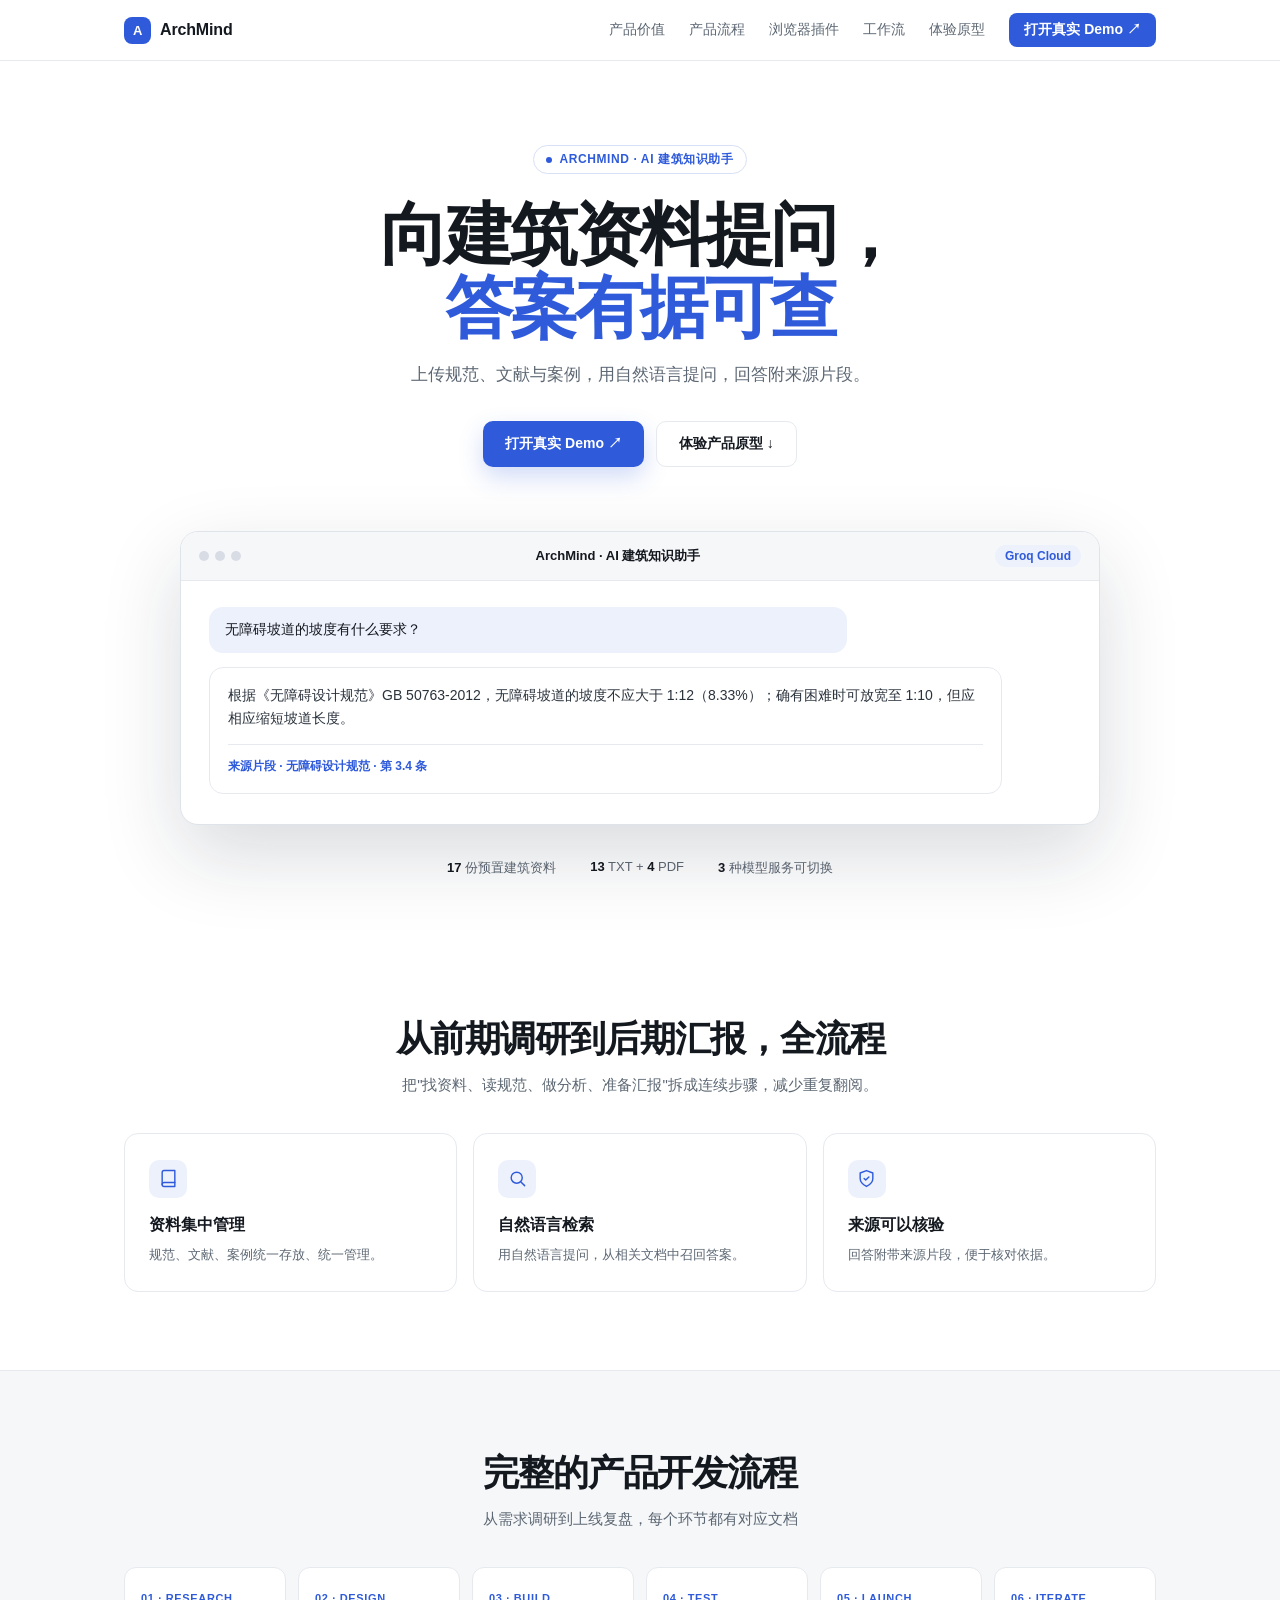
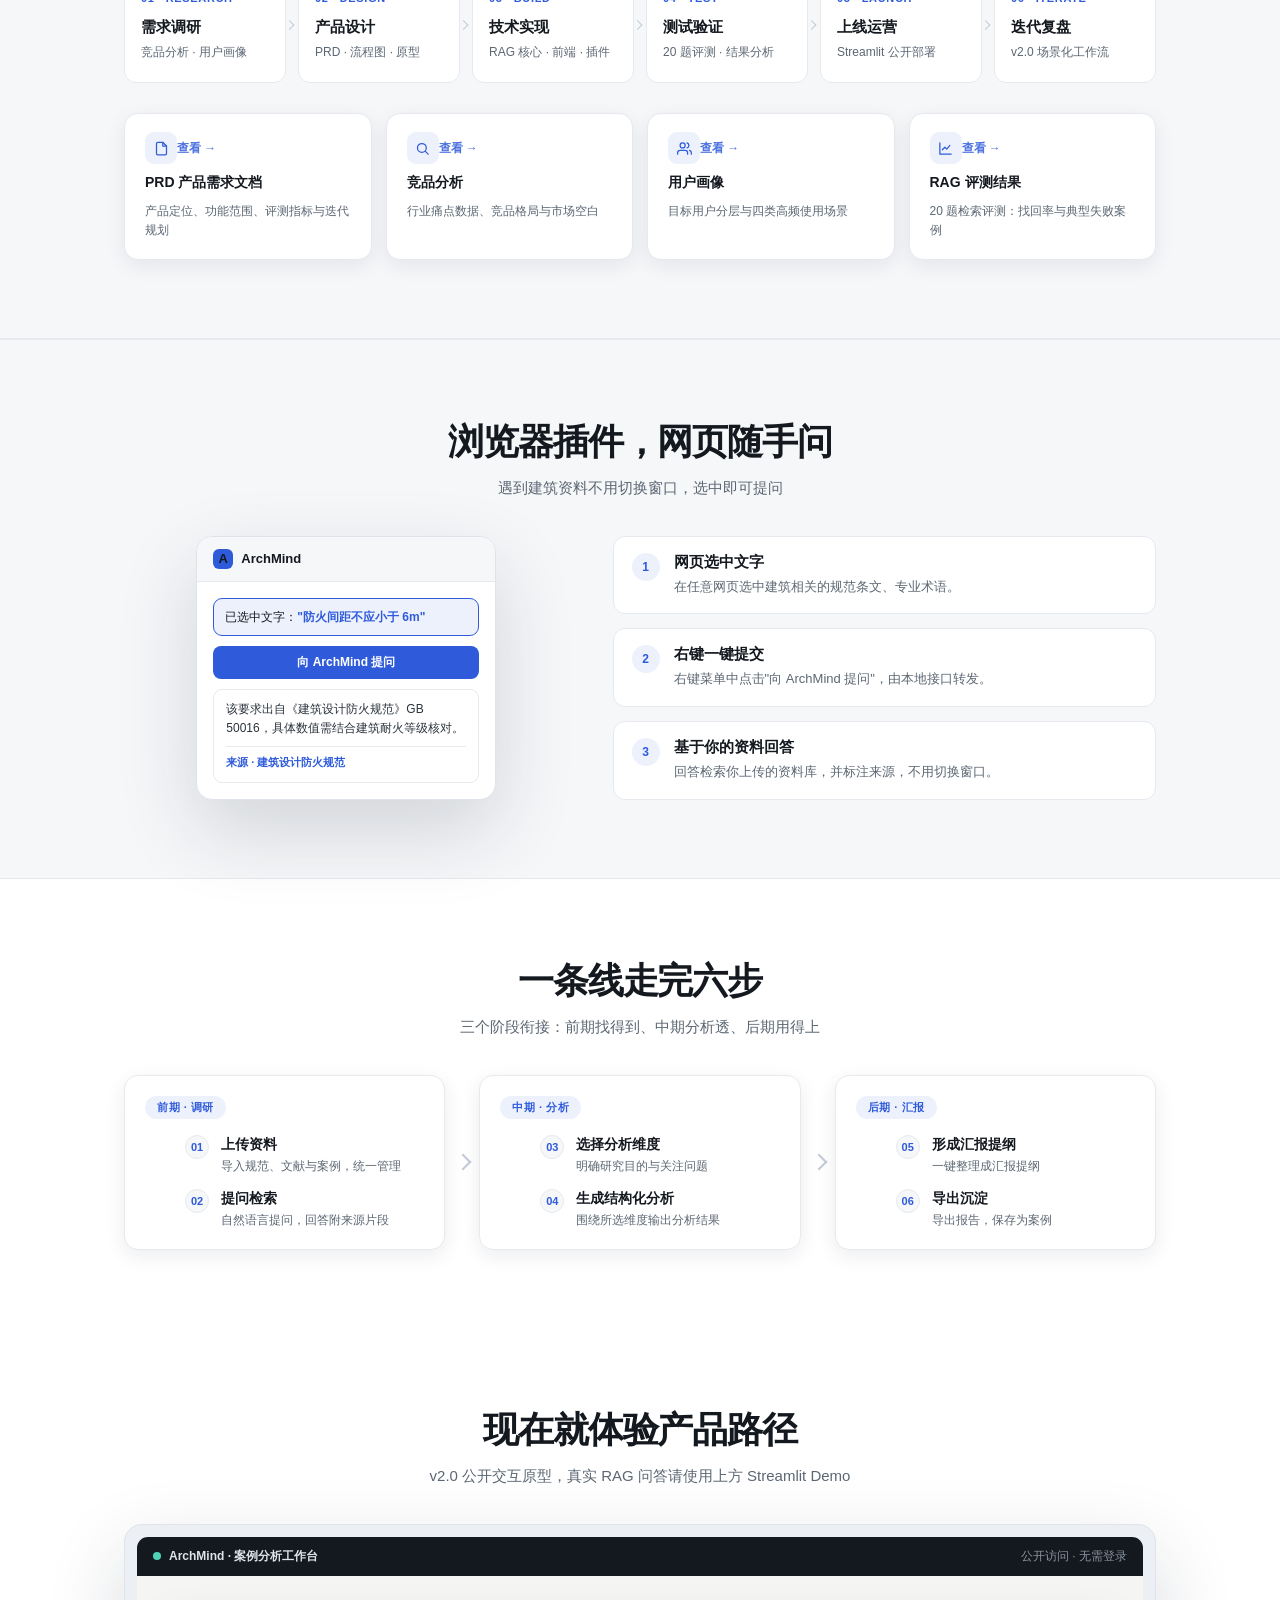
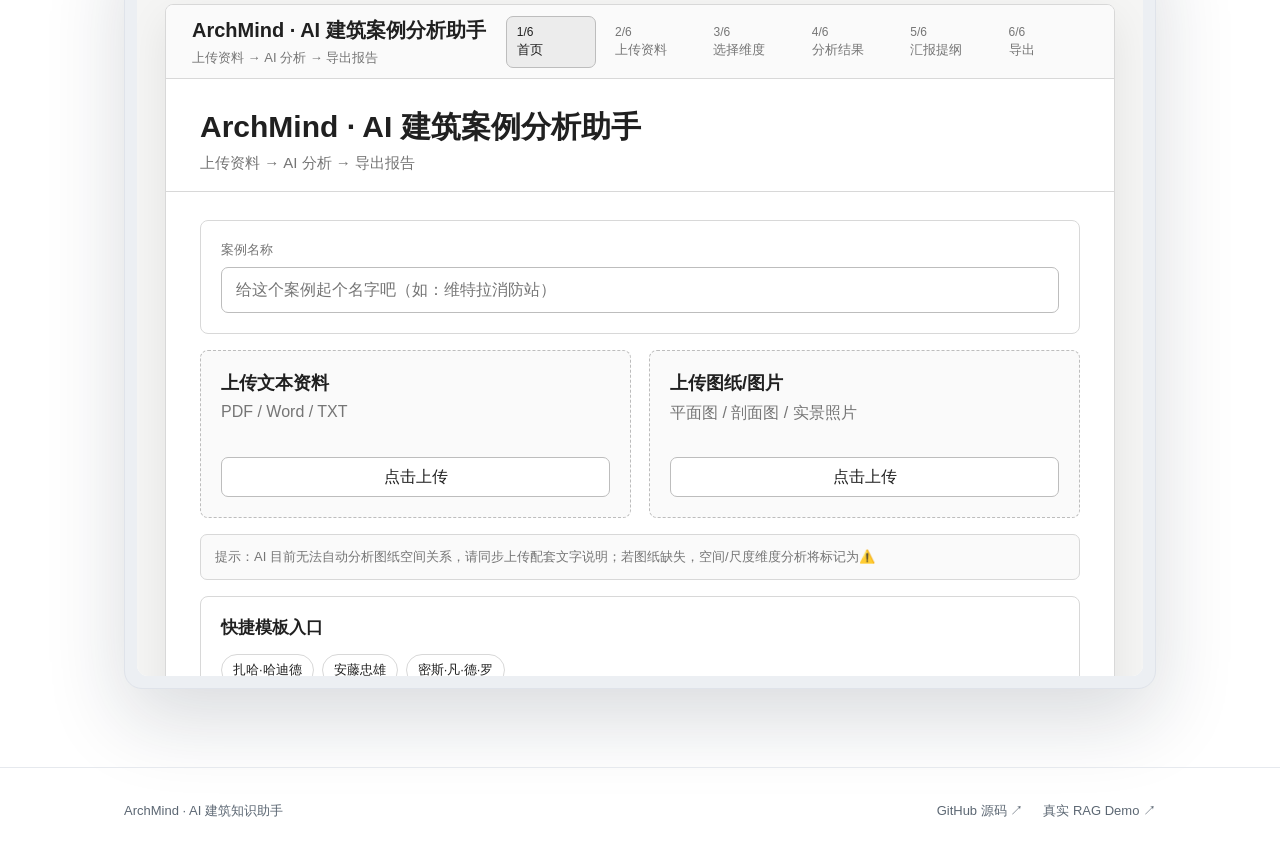
==== index.html @ 6e9efd76 "feat: 文档链接改为卡片+页内弹层展示核心内容" ====
<!doctype html>
<html lang="zh-CN">
<head>
  <meta charset="utf-8">
  <meta name="viewport" content="width=device-width, initial-scale=1">
  <meta name="description" content="ArchMind AI 建筑知识助手：面向建筑规范、文献和案例资料的检索与分析工作流。">
  <title>ArchMind · AI 建筑知识助手</title>
  <style>
    :root {
      --ink: #14181f;
      --muted: #5c6773;
      --faint: #8a94a1;
      --line: #e6e9ee;
      --bg: #ffffff;
      --bg-soft: #f6f7f9;
      --blue: #2f5bdb;
      --blue-deep: #2447ad;
      --blue-soft: #edf1fc;
      --shadow-lg: 0 30px 80px rgba(18, 28, 48, .16);
      --shadow-sm: 0 6px 20px rgba(18, 28, 48, .08);
    }
    * { box-sizing: border-box; margin: 0; }
    html { scroll-behavior: smooth; }
    body {
      color: var(--ink);
      background: var(--bg);
      font-family: -apple-system, BlinkMacSystemFont, "SF Pro Display", "PingFang SC", "Microsoft YaHei", sans-serif;
      -webkit-font-smoothing: antialiased;
    }
    a { color: inherit; text-decoration: none; }
    .wrap { max-width: 1080px; margin: 0 auto; padding: 0 24px; }

    /* ===== 导航 ===== */
    .nav {
      position: sticky; top: 0; z-index: 30;
      background: rgba(255, 255, 255, .86);
      border-bottom: 1px solid var(--line);
      backdrop-filter: blur(14px);
    }
    .nav-inner { height: 60px; display: flex; align-items: center; justify-content: space-between; gap: 20px; }
    .logo { display: flex; align-items: center; gap: 9px; font-weight: 800; letter-spacing: -.01em; }
    .logo-mark {
      width: 27px; height: 27px; display: grid; place-items: center;
      border-radius: 8px; background: var(--blue); color: #fff; font-size: 13px; font-weight: 800;
    }
    .nav-links { display: flex; align-items: center; gap: 24px; color: var(--muted); font-size: 14px; font-weight: 500; }
    .nav-links a:hover { color: var(--ink); }
    .nav-cta { padding: 8px 15px; border-radius: 8px; color: #fff; background: var(--blue); font-weight: 650; }
    .nav-cta:hover { background: var(--blue-deep); }

    /* ===== Hero ===== */
    .hero { padding: 84px 0 60px; text-align: center; }
    .eyebrow {
      display: inline-flex; align-items: center; gap: 7px;
      padding: 5px 12px; border: 1px solid #d7e0f6; border-radius: 999px;
      color: var(--blue); font-size: 12px; font-weight: 650; letter-spacing: .05em;
    }
    .eyebrow i { width: 6px; height: 6px; border-radius: 50%; background: var(--blue); }
    h1 {
      margin: 24px auto 16px; max-width: 760px;
      font-size: clamp(42px, 6vw, 68px); line-height: 1.08; letter-spacing: -.045em;
      color: var(--ink); font-weight: 800;
    }
    h1 span { color: var(--blue); }
    .hero-sub { max-width: 520px; margin: 0 auto; color: var(--muted); font-size: 17px; line-height: 1.65; }
    .hero-actions { display: flex; justify-content: center; gap: 12px; margin-top: 32px; }
    .button {
      display: inline-flex; align-items: center; justify-content: center;
      min-height: 46px; padding: 0 22px; border-radius: 10px;
      font-size: 14px; font-weight: 700; transition: transform .16s, box-shadow .16s, background .16s;
    }
    .button:hover { transform: translateY(-1px); }
    .button.primary { color: #fff; background: var(--blue); box-shadow: 0 10px 24px rgba(47, 91, 219, .22); }
    .button.primary:hover { background: var(--blue-deep); }
    .button.ghost { color: var(--ink); border: 1px solid var(--line); background: var(--bg); }
    .button.ghost:hover { background: var(--bg-soft); }

    /* ===== 产品工作台示意 ===== */
    .app-showcase { position: relative; margin: 64px auto 0; max-width: 920px; text-align: left; }
    .app-window {
      border: 1px solid #dfe3ea; border-radius: 18px; background: var(--bg);
      box-shadow: var(--shadow-lg); overflow: hidden;
    }
    .app-bar {
      display: flex; align-items: center; justify-content: space-between;
      padding: 13px 18px; border-bottom: 1px solid var(--line); background: var(--bg-soft);
    }
    .dots { display: flex; gap: 6px; }
    .dots i { width: 10px; height: 10px; border-radius: 50%; background: #d8dde5; }
    .app-title { color: var(--ink); font-size: 13px; font-weight: 650; }
    .model-tag { padding: 4px 10px; border-radius: 999px; color: var(--blue); background: var(--blue-soft); font-size: 12px; font-weight: 650; }
    .app-body { padding: 26px 28px 30px; display: grid; gap: 14px; }
    .chat-q { max-width: 74%; padding: 12px 16px; border-radius: 14px; background: var(--blue-soft); color: var(--ink); font-size: 14px; line-height: 1.55; }
    .chat-a { max-width: 92%; padding: 16px 18px; border: 1px solid var(--line); border-radius: 14px; background: var(--bg); font-size: 14px; line-height: 1.7; color: #2a323c; }
    .chat-a .src {
      margin-top: 13px; padding-top: 11px; border-top: 1px solid var(--line);
      color: var(--blue); font-size: 12px; font-weight: 650;
    }
    .hero-stats {
      display: flex; justify-content: center; gap: 34px; margin-top: 34px;
      color: var(--muted); font-size: 13px;
    }
    .hero-stats b { color: var(--ink); font-weight: 750; }

    /* ===== 区块通用 ===== */
    .section { padding: 78px 0; }
    .section-head { margin-bottom: 38px; text-align: center; }
    .section-head h2 { font-size: clamp(26px, 3.2vw, 36px); letter-spacing: -.03em; color: var(--ink); font-weight: 800; }
    .section-head p { margin-top: 12px; color: var(--muted); font-size: 15px; }

    /* ===== 价值三卡 ===== */
    .value-grid { display: grid; grid-template-columns: repeat(3, 1fr); gap: 16px; }
    .value-card { padding: 26px 24px; border: 1px solid var(--line); border-radius: 14px; background: var(--bg); transition: box-shadow .18s, transform .18s; }
    .value-card:hover { box-shadow: var(--shadow-sm); transform: translateY(-2px); }
    .value-icon { width: 38px; height: 38px; display: grid; place-items: center; border-radius: 10px; background: var(--blue-soft); color: var(--blue); }
    .value-card h3 { margin-top: 17px; font-size: 16px; color: var(--ink); }
    .value-card p { margin-top: 8px; color: var(--muted); font-size: 13px; line-height: 1.65; }

    /* ===== 产品流程 ===== */
    .process-grid { display: grid; grid-template-columns: repeat(6, 1fr); gap: 12px; }
    .pstep { padding: 20px 16px; border: 1px solid var(--line); border-radius: 12px; background: var(--bg); position: relative; }
    .pstep::after {
      content: ""; position: absolute; right: -8px; top: 50%; transform: translateY(-50%);
      width: 6px; height: 6px; border-top: 1.5px solid #c3cbd8; border-right: 1.5px solid #c3cbd8; transform: translateY(-50%) rotate(45deg);
    }
    .pstep:last-child::after { display: none; }
    .pstep-num { color: var(--blue); font-size: 11px; font-weight: 800; letter-spacing: .06em; }
    .pstep h3 { margin-top: 12px; font-size: 15px; color: var(--ink); }
    .pstep p { margin-top: 6px; color: var(--muted); font-size: 12px; line-height: 1.6; }
    .doc-links { display: flex; justify-content: center; flex-wrap: wrap; gap: 10px; margin-top: 30px; }
    .doc-link {
      display: inline-flex; align-items: center; gap: 6px;
      padding: 8px 14px; border: 1px solid var(--line); border-radius: 999px;
      color: var(--ink); background: var(--bg); font-size: 13px; font-weight: 600;
      transition: border-color .16s, color .16s, transform .16s;
    }
    .doc-link:hover { border-color: var(--blue); color: var(--blue); transform: translateY(-1px); }
    .doc-link svg { color: var(--blue); }

    /* ===== 浏览器插件 ===== */
    .ext-grid { display: grid; grid-template-columns: .9fr 1.1fr; gap: 44px; align-items: center; }
    .ext-popup {
      width: 300px; margin: 0 auto; border: 1px solid #dfe3ea; border-radius: 16px;
      background: var(--bg); box-shadow: var(--shadow-lg); overflow: hidden;
    }
    .ext-head { padding: 12px 16px; border-bottom: 1px solid var(--line); display: flex; align-items: center; gap: 8px; background: var(--bg-soft); }
    .ext-logo { width: 20px; height: 20px; display: grid; place-items: center; border-radius: 6px; background: var(--blue); color: #fff; font-size: 10px; font-weight: 800; }
    .ext-head span { font-size: 13px; font-weight: 700; color: var(--ink); }
    .ext-body { padding: 16px; display: grid; gap: 10px; }
    .ext-selected { padding: 9px 11px; border: 1px solid var(--blue); border-radius: 9px; background: var(--blue-soft); color: var(--ink); font-size: 12px; line-height: 1.5; }
    .ext-selected b { color: var(--blue); }
    .ext-ask { display: flex; gap: 8px; }
    .ext-ask .btn { flex: 1; padding: 8px 0; border: 0; border-radius: 8px; color: #fff; background: var(--blue); font-size: 12px; font-weight: 700; text-align: center; }
    .ext-answer { padding: 10px 12px; border: 1px solid var(--line); border-radius: 9px; font-size: 12px; line-height: 1.6; color: #2a323c; }
    .ext-answer .src { margin-top: 8px; padding-top: 7px; border-top: 1px solid var(--line); color: var(--blue); font-size: 11px; font-weight: 650; }
    .ext-steps { display: grid; gap: 14px; }
    .ext-step { display: flex; gap: 14px; align-items: flex-start; padding: 16px 18px; border: 1px solid var(--line); border-radius: 12px; background: var(--bg); }
    .ext-step-num {
      flex: none; width: 28px; height: 28px; display: grid; place-items: center;
      border-radius: 50%; background: var(--blue-soft); color: var(--blue); font-size: 12px; font-weight: 800;
    }
    .ext-step h3 { font-size: 15px; color: var(--ink); }
    .ext-step p { margin-top: 5px; color: var(--muted); font-size: 13px; line-height: 1.6; }

    /* ===== 全流程三阶段 ===== */
    .flow { display: grid; grid-template-columns: repeat(3, 1fr); gap: 34px; position: relative; }
    .flow-stage { border: 1px solid var(--line); border-radius: 14px; background: var(--bg); padding: 20px; position: relative; box-shadow: var(--shadow-sm); }
    .flow-stage::after {
      content: ""; position: absolute; right: -25px; top: 50%;
      width: 10px; height: 10px; border-top: 2px solid #c3cbd8; border-right: 2px solid #c3cbd8; transform: translateY(-50%) rotate(45deg);
    }
    .flow-stage:last-child::after { display: none; }
    .flow-tag {
      display: inline-block; padding: 4px 12px; border-radius: 999px;
      background: var(--blue-soft); color: var(--blue); font-size: 11px; font-weight: 800; letter-spacing: .05em;
    }
    .flow-steps { list-style: none; margin-top: 16px; display: grid; gap: 14px; }
    .flow-steps li { display: flex; gap: 12px; align-items: flex-start; }
    .flow-num {
      flex: none; width: 24px; height: 24px; border-radius: 50%;
      background: var(--bg-soft); border: 1px solid var(--line); color: var(--blue);
      font-size: 11px; font-weight: 800; display: grid; place-items: center;
    }
    .flow-steps b { font-size: 14px; color: var(--ink); }
    .flow-steps p { font-size: 12px; color: var(--muted); margin-top: 3px; line-height: 1.5; }

    /* ===== 文档卡片 ===== */
    .doc-cards { display: grid; grid-template-columns: repeat(4, 1fr); gap: 14px; margin-top: 30px; }
    .doc-card {
      text-align: left; padding: 18px 20px; border: 1px solid var(--line); border-radius: 14px;
      background: var(--bg); cursor: pointer; display: flex; flex-direction: column; gap: 10px;
      transition: border-color .16s, transform .16s, box-shadow .16s; box-shadow: var(--shadow-sm);
    }
    .doc-card:hover { border-color: var(--blue); transform: translateY(-2px); box-shadow: var(--shadow-lg); }
    .dc-top { display: flex; align-items: center; justify-content: space-between; }
    .dc-ic { width: 32px; height: 32px; border-radius: 9px; background: var(--blue-soft); color: var(--blue); display: grid; place-items: center; }
    .dc-more { font-size: 12px; font-weight: 700; color: var(--blue); opacity: .85; }
    .doc-card h3 { font-size: 14px; color: var(--ink); }
    .doc-card p { font-size: 12px; color: var(--muted); line-height: 1.6; flex: 1; }

    /* ===== 文档弹层 ===== */
    .modal-overlay {
      position: fixed; inset: 0; z-index: 200; display: grid; place-items: center; padding: 20px;
      background: rgba(20, 24, 31, .45); opacity: 0; pointer-events: none; transition: opacity .18s;
    }
    .modal-overlay.open { opacity: 1; pointer-events: auto; }
    .modal {
      width: min(560px, 100%); max-height: 82vh; overflow: auto;
      background: var(--bg); border-radius: 16px; padding: 26px 28px; box-shadow: var(--shadow-lg);
      transform: translateY(10px); transition: transform .18s;
    }
    .modal-overlay.open .modal { transform: translateY(0); }
    .modal-head { display: flex; justify-content: space-between; align-items: flex-start; gap: 16px; }
    .modal-head h3 { font-size: 19px; color: var(--ink); }
    .modal-close {
      flex: none; width: 30px; height: 30px; border-radius: 8px; border: 1px solid var(--line);
      background: var(--bg-soft); color: var(--muted); font-size: 15px; cursor: pointer;
      display: grid; place-items: center;
    }
    .modal-close:hover { color: var(--ink); border-color: var(--faint); }
    .modal-sub { margin-top: 6px; font-size: 13px; color: var(--muted); }
    .modal-body { margin-top: 18px; display: grid; gap: 11px; }
    .mb-item { padding: 12px 14px; border: 1px solid var(--line); border-radius: 10px; background: var(--bg-soft); }
    .mb-item b { display: block; font-size: 13px; color: var(--ink); margin-bottom: 3px; }
    .mb-item p { font-size: 12.5px; color: var(--muted); line-height: 1.65; }
    .modal-foot { margin-top: 18px; padding-top: 14px; border-top: 1px solid var(--line); font-size: 12px; color: var(--faint); }

    /* ===== 原型区 ===== */
    .demo-shell { padding: 12px; border: 1px solid #dfe3ea; border-radius: 18px; background: #eceff3; box-shadow: var(--shadow-lg); }
    .demo-toolbar {
      display: flex; align-items: center; justify-content: space-between;
      padding: 11px 16px; border-radius: 11px 11px 0 0; background: var(--ink);
      color: #dfe4ec; font-size: 12px;
    }
    .demo-toolbar .t-title { display: flex; align-items: center; gap: 8px; font-weight: 650; }
    .demo-dot { width: 8px; height: 8px; border-radius: 50%; background: #4fd1b6; }
    .demo-toolbar .t-tag { color: #8a94a1; }
    iframe { display: block; width: 100%; height: 700px; border: 0; border-radius: 0 0 11px 11px; background: #fff; }

    /* ===== 页脚 ===== */
    .footer { padding: 34px 0 44px; border-top: 1px solid var(--line); color: var(--muted); font-size: 13px; }
    .footer-inner { display: flex; justify-content: space-between; gap: 16px; align-items: center; }
    .footer-links { display: flex; gap: 20px; }
    .footer-links a:hover { color: var(--blue); }

    /* ===== 响应式 ===== */
    @media (max-width: 860px) {
      .nav-links a:not(.nav-cta) { display: none; }
      .hero { padding: 64px 0 48px; }
      .value-grid { grid-template-columns: 1fr; }
      .process-grid { grid-template-columns: repeat(3, 1fr); }
      .pstep::after { display: none; }
      .ext-grid { grid-template-columns: 1fr; gap: 26px; }
      .flow { grid-template-columns: 1fr 1fr; }
      .flow-stage::after { display: none; }
      iframe { height: 600px; }
    }
    @media (max-width: 540px) {
      .wrap { padding: 0 18px; }
      h1 { font-size: 40px; }
      .hero-stats { flex-wrap: wrap; gap: 14px 24px; }
      .app-body { padding: 18px; }
      .chat-q, .chat-a { max-width: 100%; }
      .process-grid { grid-template-columns: 1fr 1fr; }
      .flow { grid-template-columns: 1fr; }
      .footer-inner { flex-direction: column; gap: 12px; }
      iframe { height: 560px; }
    }
  </style>
</head>
<body>

  <nav class="nav">
    <div class="wrap nav-inner">
      <a class="logo" href="#top"><span class="logo-mark">A</span>ArchMind</a>
      <div class="nav-links">
        <a href="#value">产品价值</a>
        <a href="#process">产品流程</a>
        <a href="#extension">浏览器插件</a>
        <a href="#workflow">工作流</a>
        <a href="#demo">体验原型</a>
        <a class="nav-cta" href="https://architecture-knowledge-assistan-sevbyy7z3nkrurt6twqma9.streamlit.app/" target="_blank" rel="noreferrer">打开真实 Demo ↗</a>
      </div>
    </div>
  </nav>

  <header class="hero" id="top">
    <div class="wrap">
      <span class="eyebrow"><i></i>ARCHMIND · AI 建筑知识助手</span>
      <h1>向建筑资料提问，<br><span>答案有据可查</span></h1>
      <p class="hero-sub">上传规范、文献与案例，用自然语言提问，回答附来源片段。</p>
      <div class="hero-actions">
        <a class="button primary" href="https://architecture-knowledge-assistan-sevbyy7z3nkrurt6twqma9.streamlit.app/" target="_blank" rel="noreferrer">打开真实 Demo ↗</a>
        <a class="button ghost" href="#demo">体验产品原型 ↓</a>
      </div>
      <div class="app-showcase">
        <div class="app-window">
          <div class="app-bar">
            <span class="dots"><i></i><i></i><i></i></span>
            <span class="app-title">ArchMind · AI 建筑知识助手</span>
            <span class="model-tag">Groq Cloud</span>
          </div>
          <div class="app-body">
            <div class="chat-q">无障碍坡道的坡度有什么要求？</div>
            <div class="chat-a">根据《无障碍设计规范》GB 50763-2012，无障碍坡道的坡度不应大于 1:12（8.33%）；确有困难时可放宽至 1:10，但应相应缩短坡道长度。
              <div class="src">来源片段 · 无障碍设计规范 · 第 3.4 条</div>
            </div>
          </div>
        </div>
      </div>
      <div class="hero-stats">
        <span><b>17</b> 份预置建筑资料</span>
        <span><b>13</b> TXT + <b>4</b> PDF</span>
        <span><b>3</b> 种模型服务可切换</span>
      </div>
    </div>
  </header>

  <main>
    <section class="section" id="value">
      <div class="wrap">
        <div class="section-head">
          <h2>从前期调研到后期汇报，全流程</h2>
          <p>把"找资料、读规范、做分析、准备汇报"拆成连续步骤，减少重复翻阅。</p>
        </div>
        <div class="value-grid">
          <article class="value-card">
            <div class="value-icon">
              <svg viewBox="0 0 24 24" width="19" height="19" fill="none" stroke="currentColor" stroke-width="1.8" stroke-linecap="round" stroke-linejoin="round"><path d="M4 19.5A2.5 2.5 0 0 1 6.5 17H20"/><path d="M6.5 2H20v20H6.5A2.5 2.5 0 0 1 4 19.5v-15A2.5 2.5 0 0 1 6.5 2z"/></svg>
            </div>
            <h3>资料集中管理</h3>
            <p>规范、文献、案例统一存放、统一管理。</p>
          </article>
          <article class="value-card">
            <div class="value-icon">
              <svg viewBox="0 0 24 24" width="19" height="19" fill="none" stroke="currentColor" stroke-width="1.8" stroke-linecap="round" stroke-linejoin="round"><circle cx="11" cy="11" r="7"/><path d="M21 21l-4.35-4.35"/></svg>
            </div>
            <h3>自然语言检索</h3>
            <p>用自然语言提问，从相关文档中召回答案。</p>
          </article>
          <article class="value-card">
            <div class="value-icon">
              <svg viewBox="0 0 24 24" width="19" height="19" fill="none" stroke="currentColor" stroke-width="1.8" stroke-linecap="round" stroke-linejoin="round"><path d="M12 22s8-4 8-10V5l-8-3-8 3v7c0 6 8 10 8 10z"/><path d="M9 12l2 2 4-4"/></svg>
            </div>
            <h3>来源可以核验</h3>
            <p>回答附带来源片段，便于核对依据。</p>
          </article>
        </div>
      </div>
    </section>

    <section class="section" id="process" style="background: var(--bg-soft); border-top: 1px solid var(--line); border-bottom: 1px solid var(--line);">
      <div class="wrap">
        <div class="section-head">
          <h2>完整的产品开发流程</h2>
          <p>从需求调研到上线复盘，每个环节都有对应文档</p>
        </div>
        <div class="process-grid">
          <article class="pstep">
            <span class="pstep-num">01 · RESEARCH</span>
            <h3>需求调研</h3>
            <p>竞品分析 · 用户画像</p>
          </article>
          <article class="pstep">
            <span class="pstep-num">02 · DESIGN</span>
            <h3>产品设计</h3>
            <p>PRD · 流程图 · 原型</p>
          </article>
          <article class="pstep">
            <span class="pstep-num">03 · BUILD</span>
            <h3>技术实现</h3>
            <p>RAG 核心 · 前端 · 插件</p>
          </article>
          <article class="pstep">
            <span class="pstep-num">04 · TEST</span>
            <h3>测试验证</h3>
            <p>20 题评测 · 结果分析</p>
          </article>
          <article class="pstep">
            <span class="pstep-num">05 · LAUNCH</span>
            <h3>上线运营</h3>
            <p>Streamlit 公开部署</p>
          </article>
          <article class="pstep">
            <span class="pstep-num">06 · ITERATE</span>
            <h3>迭代复盘</h3>
            <p>v2.0 场景化工作流</p>
          </article>
        </div>
        <div class="doc-cards">
          <button class="doc-card" data-doc="prd">
            <div class="dc-top"><span class="dc-ic"><svg viewBox="0 0 24 24" width="15" height="15" fill="none" stroke="currentColor" stroke-width="2" stroke-linecap="round" stroke-linejoin="round"><path d="M14 2H6a2 2 0 0 0-2 2v16a2 2 0 0 0 2 2h12a2 2 0 0 0 2-2V8z"/><path d="M14 2v6h6"/></svg></span><span class="dc-more">查看 →</span></div>
            <h3>PRD 产品需求文档</h3>
            <p>产品定位、功能范围、评测指标与迭代规划</p>
          </button>
          <button class="doc-card" data-doc="competitor">
            <div class="dc-top"><span class="dc-ic"><svg viewBox="0 0 24 24" width="15" height="15" fill="none" stroke="currentColor" stroke-width="2" stroke-linecap="round" stroke-linejoin="round"><circle cx="11" cy="11" r="7"/><path d="M21 21l-4.35-4.35"/></svg></span><span class="dc-more">查看 →</span></div>
            <h3>竞品分析</h3>
            <p>行业痛点数据、竞品格局与市场空白</p>
          </button>
          <button class="doc-card" data-doc="persona">
            <div class="dc-top"><span class="dc-ic"><svg viewBox="0 0 24 24" width="15" height="15" fill="none" stroke="currentColor" stroke-width="2" stroke-linecap="round" stroke-linejoin="round"><path d="M17 21v-2a4 4 0 0 0-4-4H5a4 4 0 0 0-4 4v2"/><circle cx="9" cy="7" r="4"/><path d="M23 21v-2a4 4 0 0 0-3-3.87"/><path d="M16 3.13a4 4 0 0 1 0 7.75"/></svg></span><span class="dc-more">查看 →</span></div>
            <h3>用户画像</h3>
            <p>目标用户分层与四类高频使用场景</p>
          </button>
          <button class="doc-card" data-doc="eval">
            <div class="dc-top"><span class="dc-ic"><svg viewBox="0 0 24 24" width="15" height="15" fill="none" stroke="currentColor" stroke-width="2" stroke-linecap="round" stroke-linejoin="round"><path d="M3 3v18h18"/><path d="M7 14l4-4 3 3 5-6"/></svg></span><span class="dc-more">查看 →</span></div>
            <h3>RAG 评测结果</h3>
            <p>20 题检索评测：找回率与典型失败案例</p>
          </button>
        </div>
      </div>
    </section>

    <section class="section" id="extension" style="background: var(--bg-soft); border-top: 1px solid var(--line); border-bottom: 1px solid var(--line);">
      <div class="wrap">
        <div class="section-head">
          <h2>浏览器插件，网页随手问</h2>
          <p>遇到建筑资料不用切换窗口，选中即可提问</p>
        </div>
        <div class="ext-grid">
          <div class="ext-popup" aria-label="浏览器插件界面示意">
            <div class="ext-head"><span class="ext-logo">A</span><span>ArchMind</span></div>
            <div class="ext-body">
              <div class="ext-selected">已选中文字：<b>"防火间距不应小于 6m"</b></div>
              <div class="ext-ask"><span class="btn">向 ArchMind 提问</span></div>
              <div class="ext-answer">该要求出自《建筑设计防火规范》GB 50016，具体数值需结合建筑耐火等级核对。
                <div class="src">来源 · 建筑设计防火规范</div>
              </div>
            </div>
          </div>
          <div class="ext-steps">
            <article class="ext-step">
              <span class="ext-step-num">1</span>
              <div><h3>网页选中文字</h3><p>在任意网页选中建筑相关的规范条文、专业术语。</p></div>
            </article>
            <article class="ext-step">
              <span class="ext-step-num">2</span>
              <div><h3>右键一键提交</h3><p>右键菜单中点击"向 ArchMind 提问"，由本地接口转发。</p></div>
            </article>
            <article class="ext-step">
              <span class="ext-step-num">3</span>
              <div><h3>基于你的资料回答</h3><p>回答检索你上传的资料库，并标注来源，不用切换窗口。</p></div>
            </article>
          </div>
        </div>
      </div>
    </section>

    <section class="section" id="workflow">
      <div class="wrap">
        <div class="section-head">
          <h2>一条线走完六步</h2>
          <p>三个阶段衔接：前期找得到、中期分析透、后期用得上</p>
        </div>
        <div class="flow">
          <div class="flow-stage">
            <span class="flow-tag">前期 · 调研</span>
            <ul class="flow-steps">
              <li><span class="flow-num">01</span><div><b>上传资料</b><p>导入规范、文献与案例，统一管理</p></div></li>
              <li><span class="flow-num">02</span><div><b>提问检索</b><p>自然语言提问，回答附来源片段</p></div></li>
            </ul>
          </div>
          <div class="flow-stage">
            <span class="flow-tag">中期 · 分析</span>
            <ul class="flow-steps">
              <li><span class="flow-num">03</span><div><b>选择分析维度</b><p>明确研究目的与关注问题</p></div></li>
              <li><span class="flow-num">04</span><div><b>生成结构化分析</b><p>围绕所选维度输出分析结果</p></div></li>
            </ul>
          </div>
          <div class="flow-stage">
            <span class="flow-tag">后期 · 汇报</span>
            <ul class="flow-steps">
              <li><span class="flow-num">05</span><div><b>形成汇报提纲</b><p>一键整理成汇报提纲</p></div></li>
              <li><span class="flow-num">06</span><div><b>导出沉淀</b><p>导出报告，保存为案例</p></div></li>
            </ul>
          </div>
        </div>
      </div>
    </section>

    <section class="section" id="demo">
      <div class="wrap">
        <div class="section-head">
          <h2>现在就体验产品路径</h2>
          <p>v2.0 公开交互原型，真实 RAG 问答请使用上方 Streamlit Demo</p>
        </div>
        <div class="demo-shell">
          <div class="demo-toolbar">
            <span class="t-title"><i class="demo-dot"></i>ArchMind · 案例分析工作台</span>
            <span class="t-tag">公开访问 · 无需登录</span>
          </div>
          <iframe title="ArchMind AI 建筑知识助手产品原型" src="ArchMind_Axure_6页产品原型.html" loading="lazy"></iframe>
        </div>
      </div>
    </section>
  </main>

  <footer class="footer">
    <div class="wrap footer-inner">
      <span>ArchMind · AI 建筑知识助手</span>
      <div class="footer-links">
        <a href="https://github.com/58wpg9fr7d-code/architecture-knowledge-assistant" target="_blank" rel="noreferrer">GitHub 源码 ↗</a>
        <a href="https://architecture-knowledge-assistan-sevbyy7z3nkrurt6twqma9.streamlit.app/" target="_blank" rel="noreferrer">真实 RAG Demo ↗</a>
      </div>
    </div>
  </footer>

  <div class="modal-overlay" id="modalOverlay" role="dialog" aria-modal="true" aria-labelledby="modalTitle">
    <div class="modal">
      <div class="modal-head">
        <div>
          <h3 id="modalTitle"></h3>
          <p class="modal-sub" id="modalSub"></p>
        </div>
        <button class="modal-close" id="modalClose" aria-label="关闭">✕</button>
      </div>
      <div class="modal-body" id="modalBody"></div>
      <div class="modal-foot" id="modalFoot"></div>
    </div>
  </div>

  <script>
    const DOCS = {
      prd: {
        title: "PRD 产品需求文档",
        sub: "ArchMind · AI 建筑知识助手",
        foot: "完整文档：02-产品设计/PRD.docx",
        items: [
          { t: "产品定位", d: "面向建筑从业者的私有资料问答与分析工具：上传自己的规范、文献与案例，用自然语言提问，回答附来源、可核验。" },
          { t: "v1.0 已实现", d: "多格式上传、向量检索问答、来源片段展示、多模型切换（Groq / Gemini / Ollama）、浏览器插件。" },
          { t: "v2.0 规划", d: "同一份资料按四种场景模板化输出：课程汇报、论文分析、作品集图注、设计策略。" },
          { t: "评测指标", d: "20 题检索找回率：Top-1 93.3%，Top-4 100%。" },
          { t: "迭代规划", d: "M0 上线 v1.0 → 逐步补齐场景化工作流、汇报提纲生成、插件体验优化。" }
        ]
      },
      competitor: {
        title: "竞品分析",
        sub: "行业痛点 · 竞品格局 · 市场空白",
        foot: "完整文档：01-需求调研/竞品分析.docx",
        items: [
          { t: "行业痛点", d: "查一条规范平均 8.6 分钟、约占出图周期 15%；一次规范核查耗时 2.5 小时。通用搜索找不准、易误读条文。" },
          { t: "竞品格局", d: "品茗晓筑（内置 1 万+ 国标）、广联达睿答、PKPM 构力AI——ToB 大而全；通用搜索与通用 AI——不基于私有资料、不溯源。" },
          { t: "市场空白", d: "面向个人设计师/学生的轻量工具：私有资料 + 溯源问答 + 场景化分析，现有竞品均未覆盖。" }
        ]
      },
      persona: {
        title: "用户画像与使用场景",
        sub: "P0 → P2 分层 · 四类高频场景",
        foot: "完整文档：01-需求调研/用户画像与使用场景.docx",
        items: [
          { t: "P0 · 建筑研究生", d: "课程汇报与论文写作，需要快速梳理规范条文、组织论据。" },
          { t: "P1 · 设计师助理", d: "方案设计期高频核查规范，写图注、做分析说明。" },
          { t: "P2 · 从业者", d: "项目复盘与案例沉淀，把零散资料整理成可复用结论。" },
          { t: "高频场景", d: "规范条文核查、论文资料梳理、作品集图注、设计策略分析——四类场景共用一条工作流。" }
        ]
      },
      eval: {
        title: "RAG 评测结果（v1）",
        sub: "20 题检索找回率评测",
        foot: "完整文档：04-测试验证/outputs/ArchMind_RAG_评测结果_v1.docx",
        items: [
          { t: "Top-1 找回率 93.3%", d: "20 题中 18 题第一名命中正确答案所在片段。" },
          { t: "Top-4 找回率 100%", d: "前 4 名召回全部覆盖正确答案，答案生成有足够依据。" },
          { t: "典型失败案例", d: "Badcase X04：跨段落综合理解题受相近术语干扰，检索召回相关但非目标片段。" },
          { t: "改进方向", d: "对跨段引用型问题做术语消歧与段落关联增强。" }
        ]
      }
    };

    const overlay = document.getElementById("modalOverlay");
    const closeBtn = document.getElementById("modalClose");

    function openDoc(key) {
      const d = DOCS[key];
      if (!d) return;
      document.getElementById("modalTitle").textContent = d.title;
      document.getElementById("modalSub").textContent = d.sub;
      document.getElementById("modalBody").innerHTML = d.items
        .map(function (it) { return '<div class="mb-item"><b>' + it.t + '</b><p>' + it.d + '</p></div>'; })
        .join("");
      document.getElementById("modalFoot").textContent = d.foot;
      overlay.classList.add("open");
      document.body.style.overflow = "hidden";
    }
    function closeModal() {
      overlay.classList.remove("open");
      document.body.style.overflow = "";
    }
    document.querySelectorAll(".doc-card").forEach(function (c) {
      c.addEventListener("click", function () { openDoc(c.dataset.doc); });
    });
    closeBtn.addEventListener("click", closeModal);
    overlay.addEventListener("click", function (e) { if (e.target === e.currentTarget) closeModal(); });
    document.addEventListener("keydown", function (e) { if (e.key === "Escape") closeModal(); });
  </script>

</body>
</html>
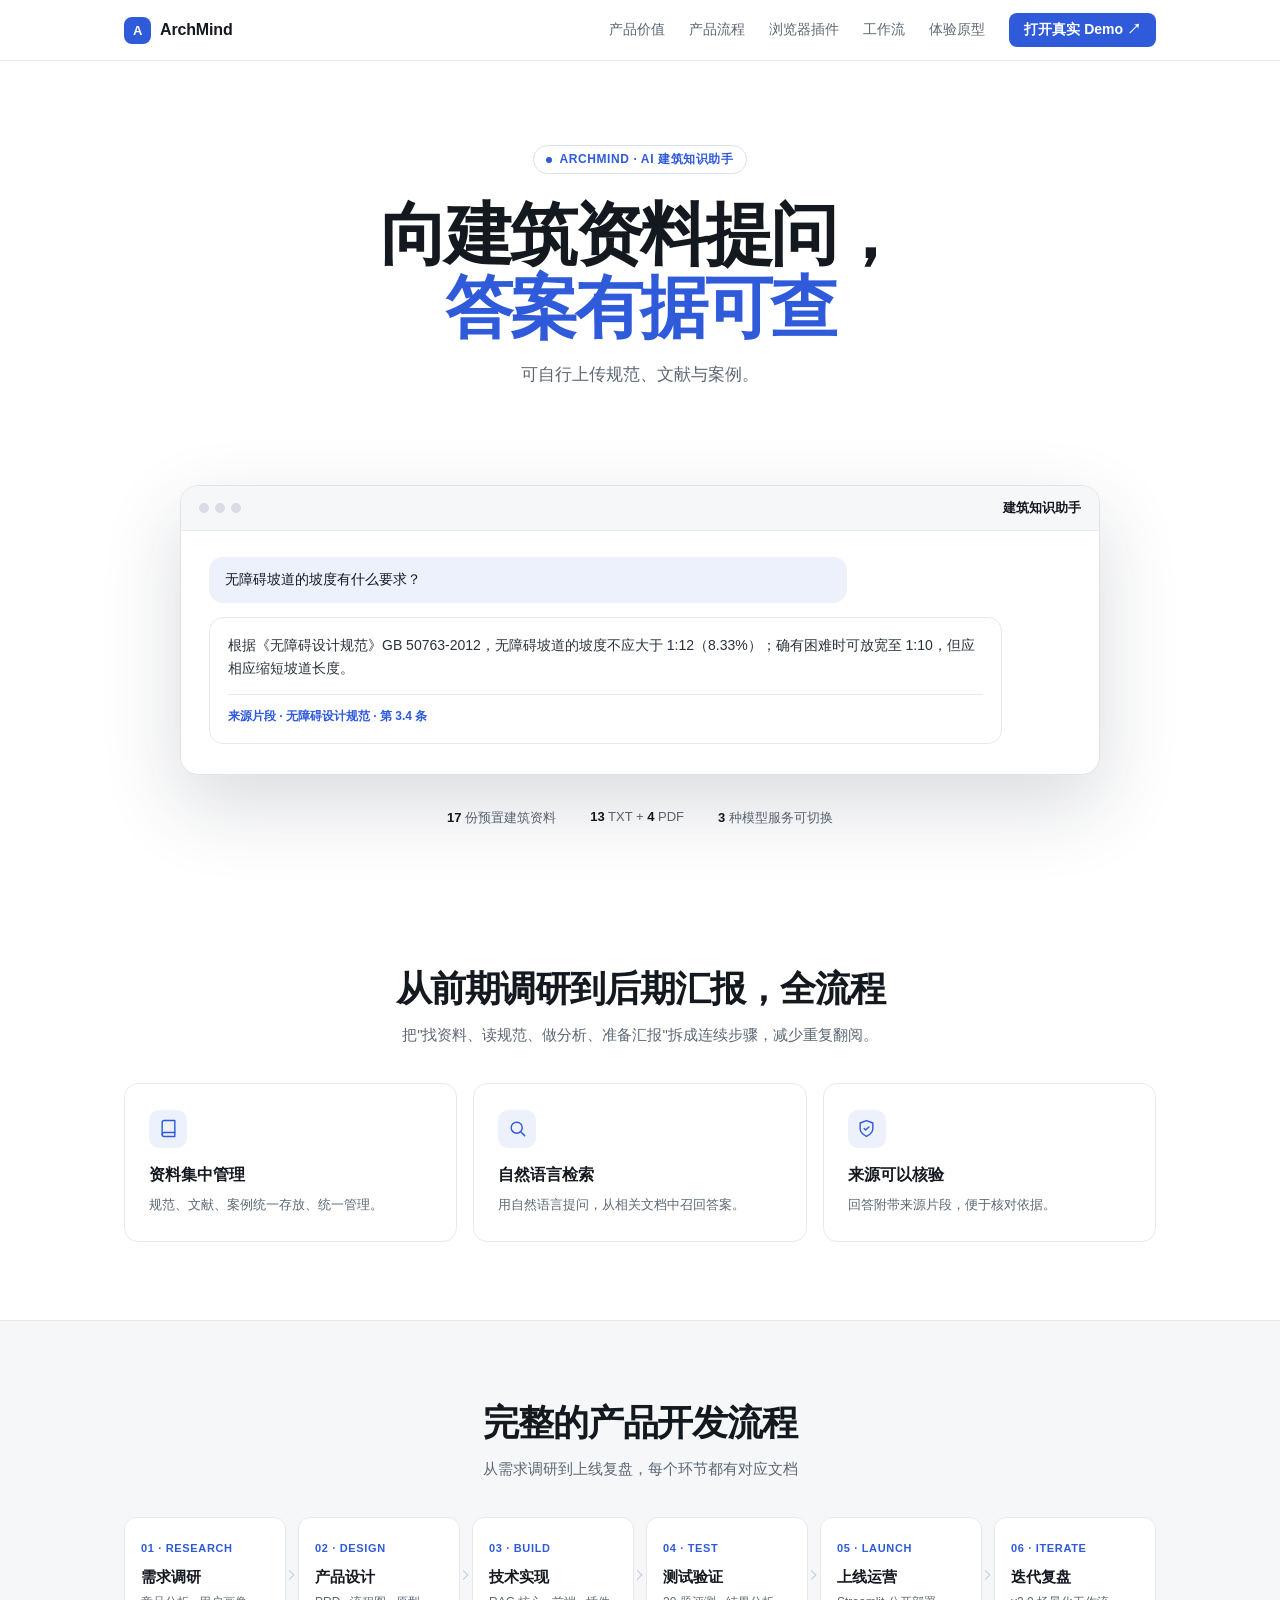
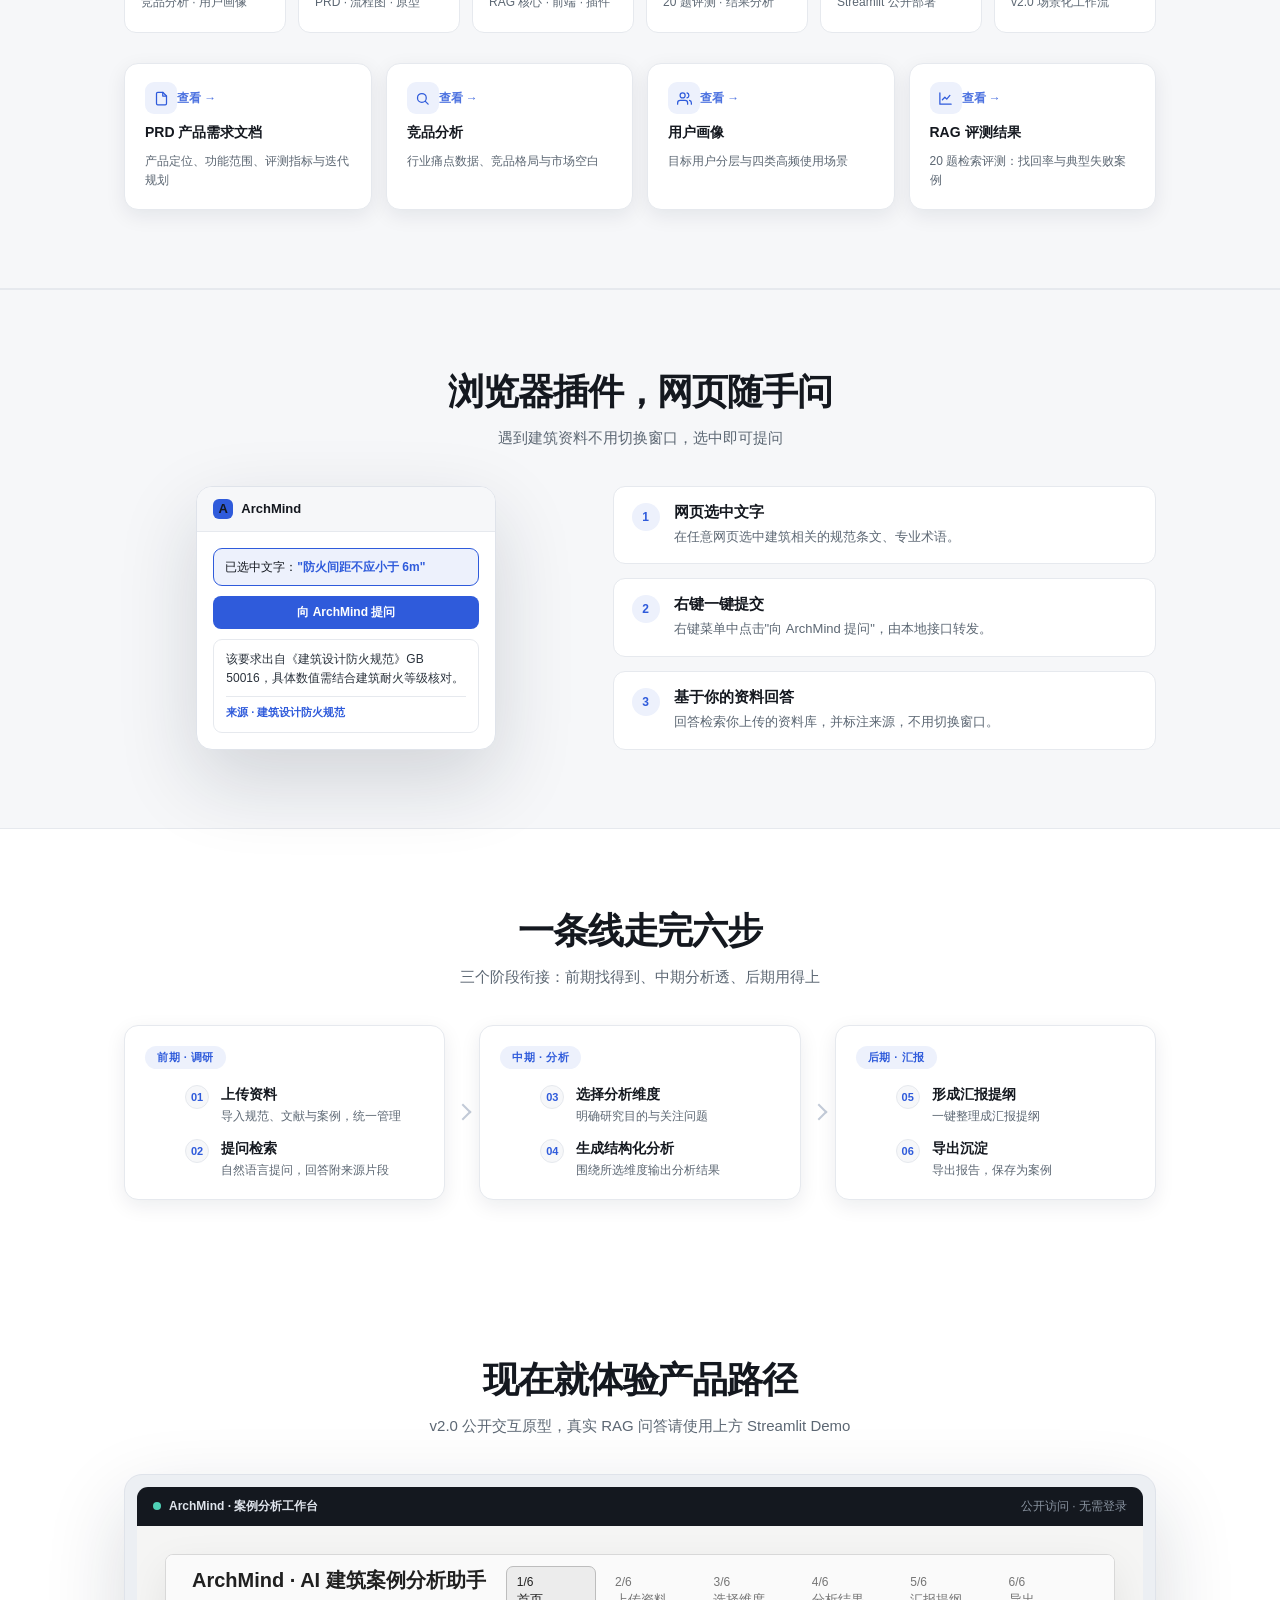
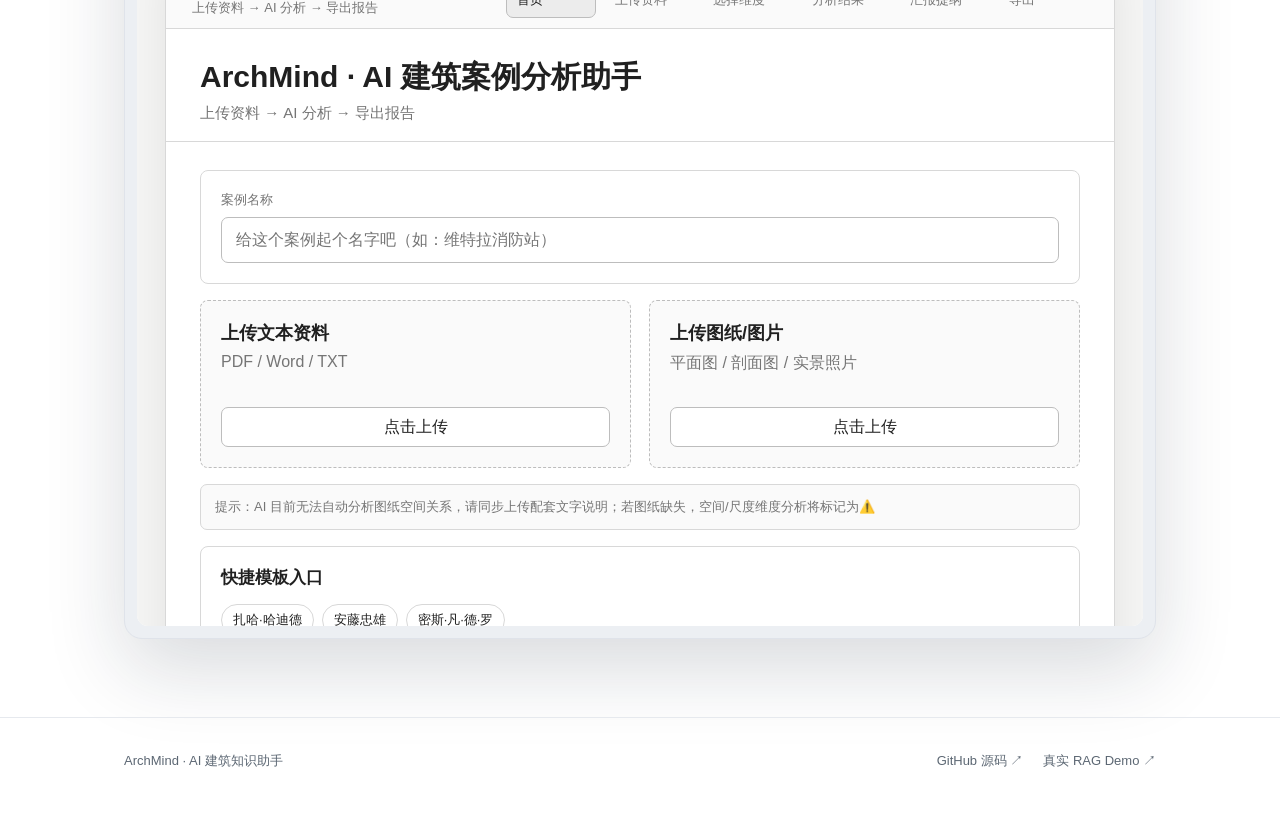
==== commit 08081b99: "优化首页：介绍精简、移除按钮、标题简化、文档卡片响应式" ====
--- a/index.html
+++ b/index.html
@@ -249,6 +249,7 @@
       .hero { padding: 64px 0 48px; }
       .value-grid { grid-template-columns: 1fr; }
       .process-grid { grid-template-columns: repeat(3, 1fr); }
+      .doc-cards { grid-template-columns: repeat(2, 1fr); }
       .pstep::after { display: none; }
       .ext-grid { grid-template-columns: 1fr; gap: 26px; }
       .flow { grid-template-columns: 1fr 1fr; }
@@ -262,6 +263,7 @@
       .app-body { padding: 18px; }
       .chat-q, .chat-a { max-width: 100%; }
       .process-grid { grid-template-columns: 1fr 1fr; }
+      .doc-cards { grid-template-columns: 1fr; }
       .flow { grid-template-columns: 1fr; }
       .footer-inner { flex-direction: column; gap: 12px; }
       iframe { height: 560px; }
@@ -288,17 +290,14 @@
     <div class="wrap">
       <span class="eyebrow"><i></i>ARCHMIND · AI 建筑知识助手</span>
       <h1>向建筑资料提问，<br><span>答案有据可查</span></h1>
-      <p class="hero-sub">上传规范、文献与案例，用自然语言提问，回答附来源片段。</p>
+      <p class="hero-sub">可自行上传规范、文献与案例。</p>
       <div class="hero-actions">
-        <a class="button primary" href="https://architecture-knowledge-assistan-sevbyy7z3nkrurt6twqma9.streamlit.app/" target="_blank" rel="noreferrer">打开真实 Demo ↗</a>
-        <a class="button ghost" href="#demo">体验产品原型 ↓</a>
       </div>
       <div class="app-showcase">
         <div class="app-window">
           <div class="app-bar">
             <span class="dots"><i></i><i></i><i></i></span>
-            <span class="app-title">ArchMind · AI 建筑知识助手</span>
-            <span class="model-tag">Groq Cloud</span>
+            <span class="app-title">建筑知识助手</span>
           </div>
           <div class="app-body">
             <div class="chat-q">无障碍坡道的坡度有什么要求？</div>
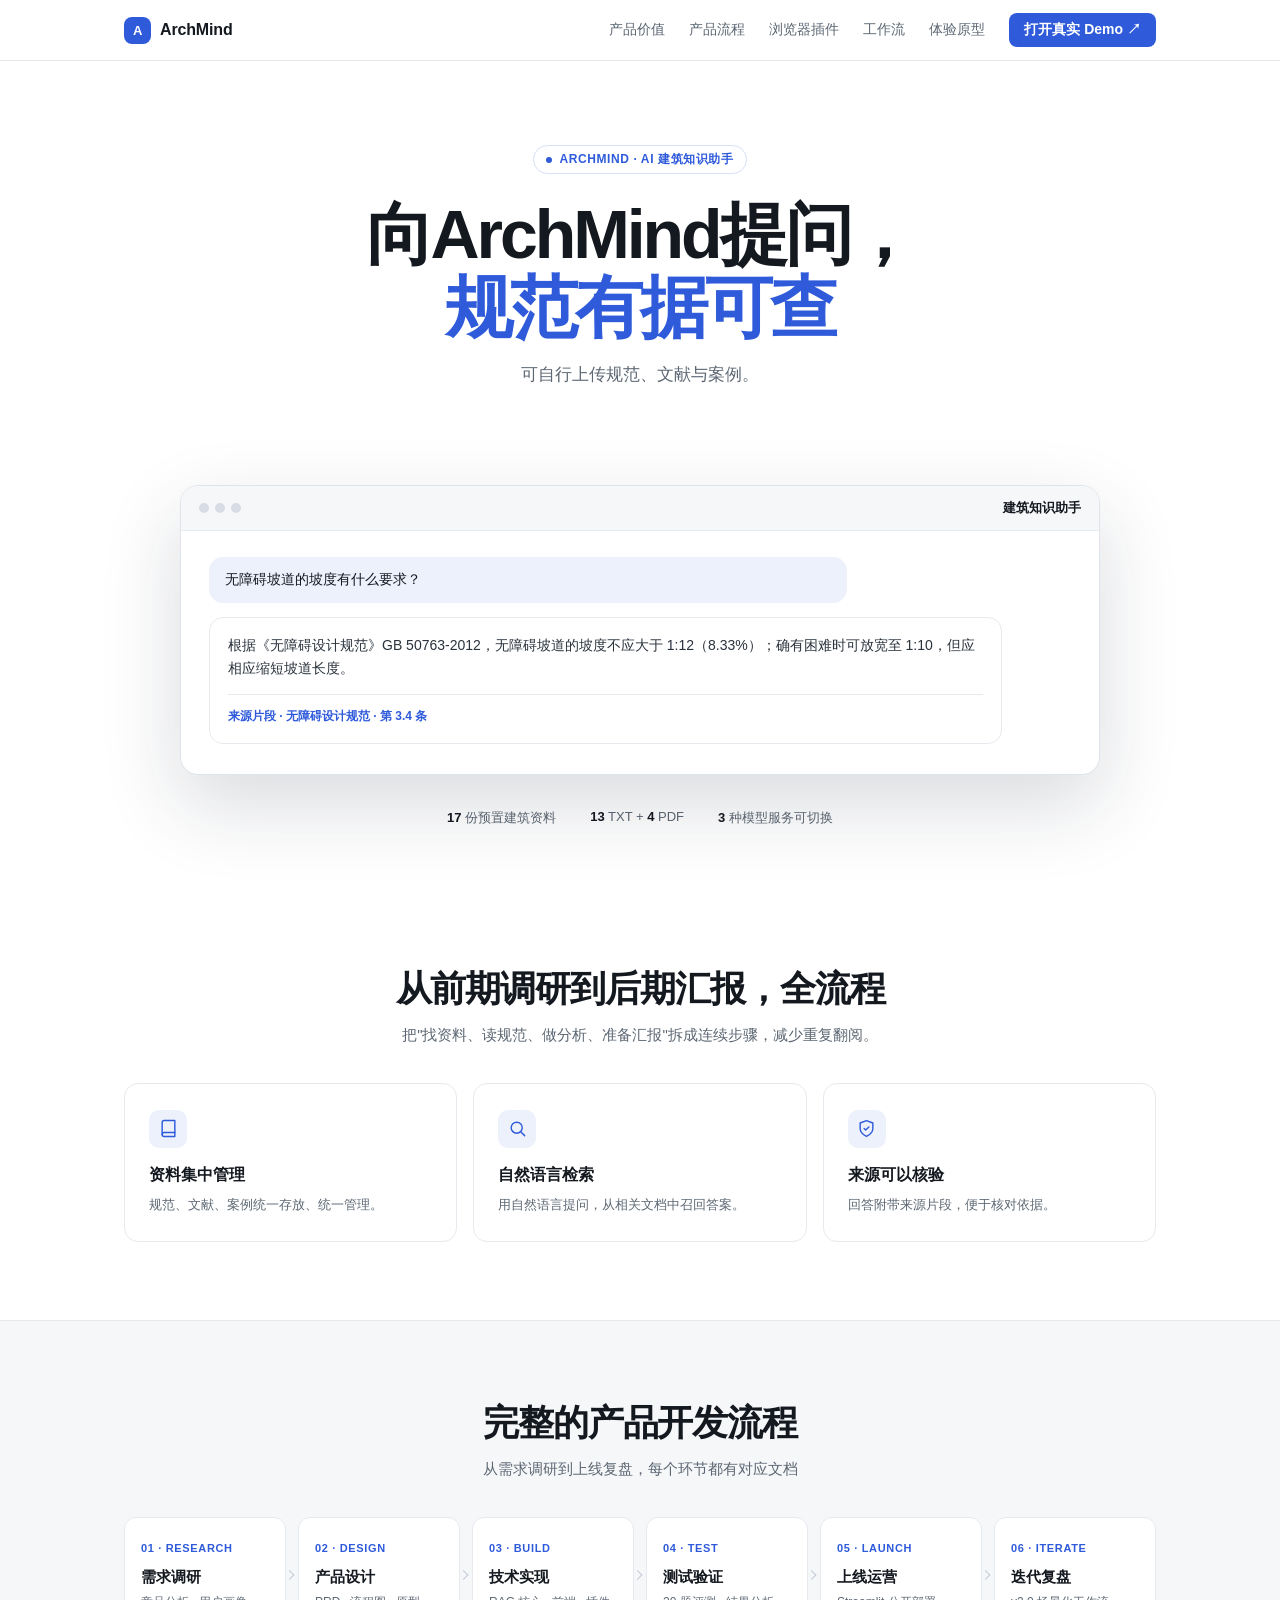
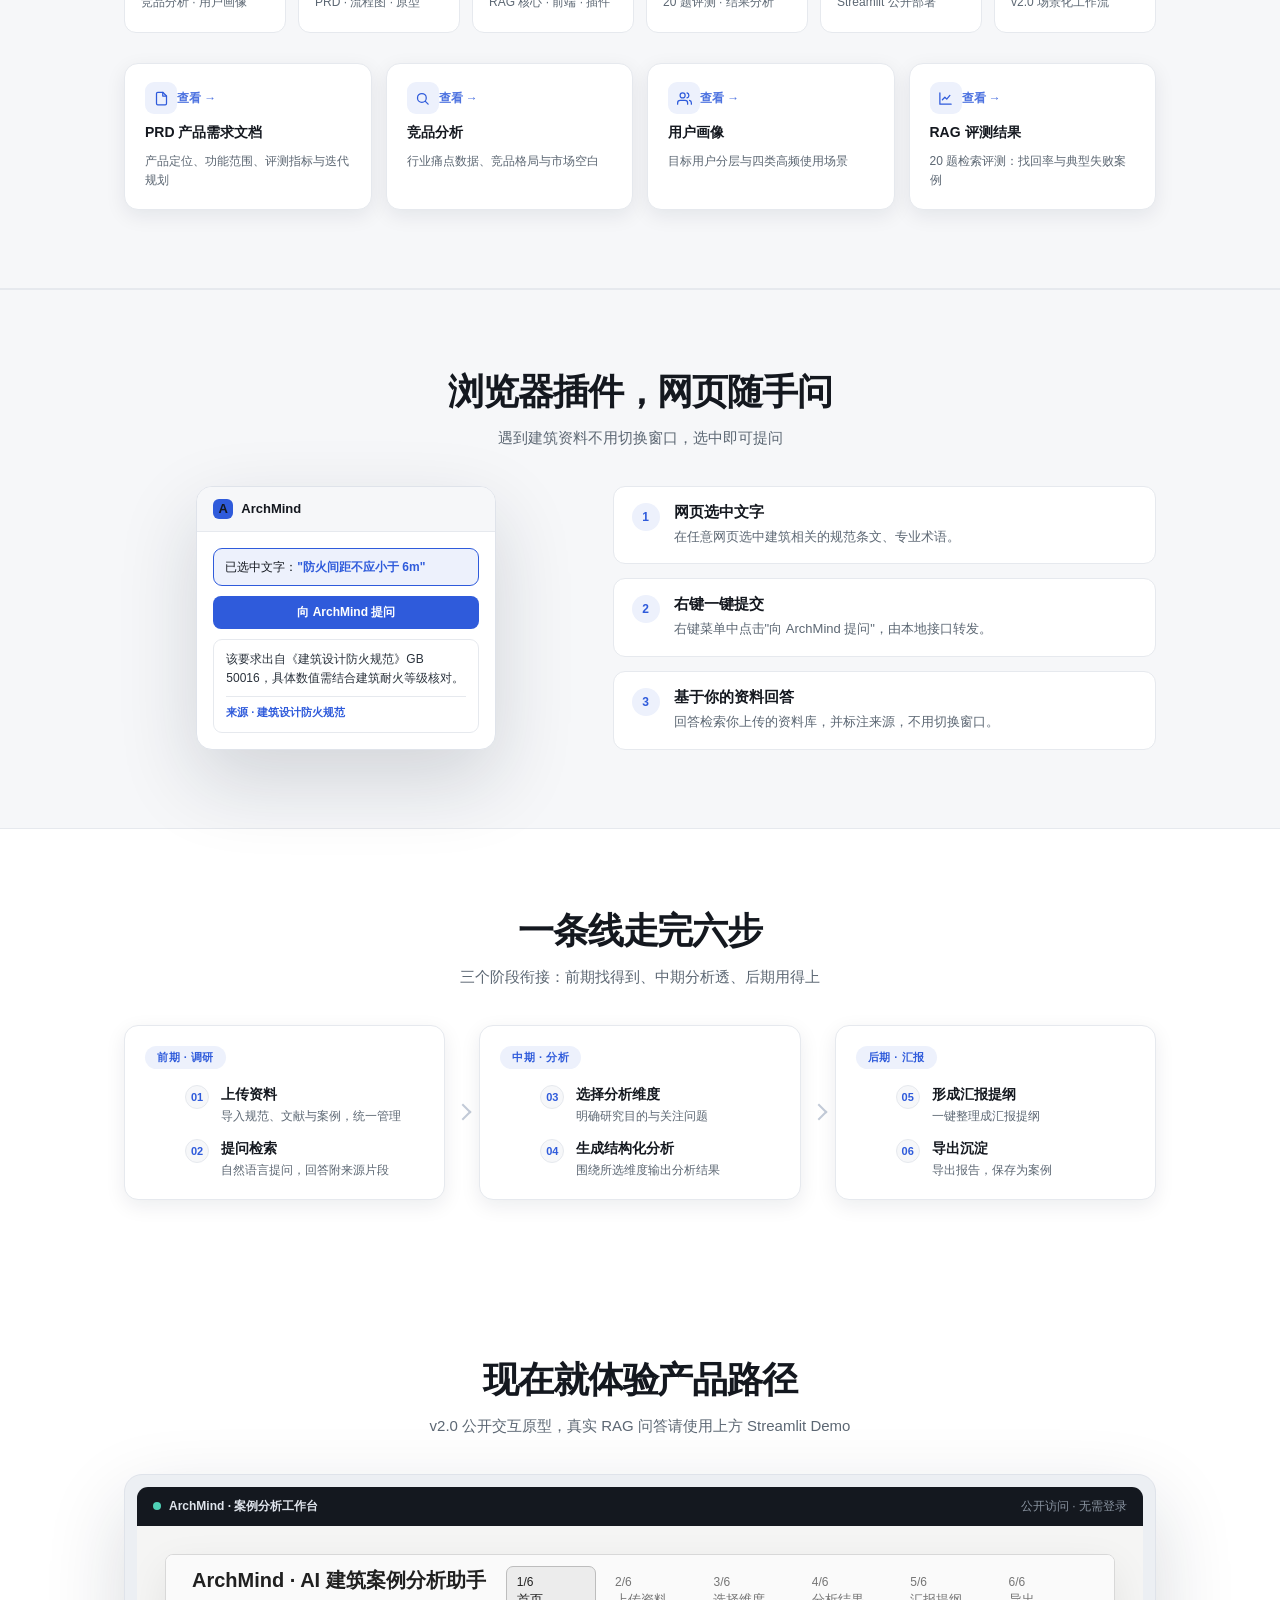
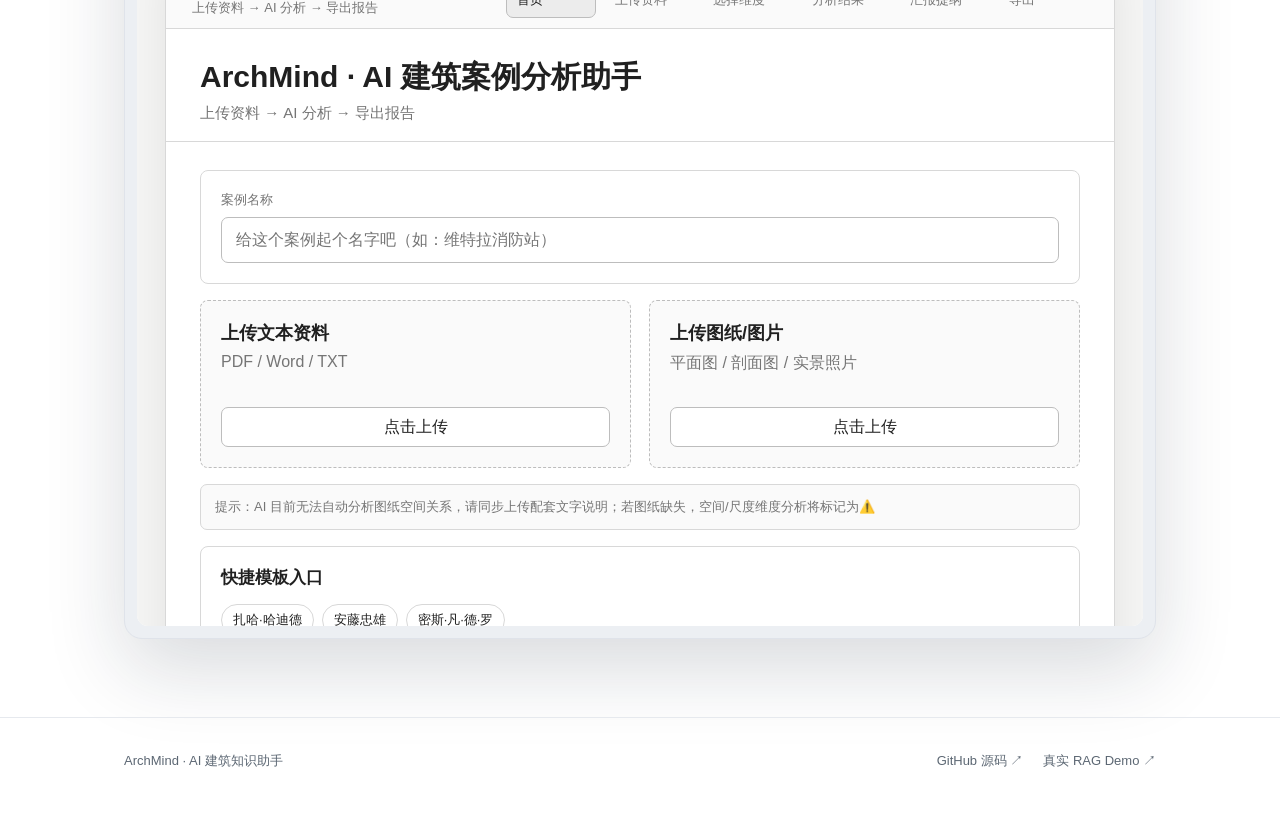
==== commit 67cadbd8: "修改大标题为向ArchMind提问，规范有据可查" ====
--- a/index.html
+++ b/index.html
@@ -289,7 +289,7 @@
   <header class="hero" id="top">
     <div class="wrap">
       <span class="eyebrow"><i></i>ARCHMIND · AI 建筑知识助手</span>
-      <h1>向建筑资料提问，<br><span>答案有据可查</span></h1>
+      <h1>向ArchMind提问，<br><span>规范有据可查</span></h1>
       <p class="hero-sub">可自行上传规范、文献与案例。</p>
       <div class="hero-actions">
       </div>
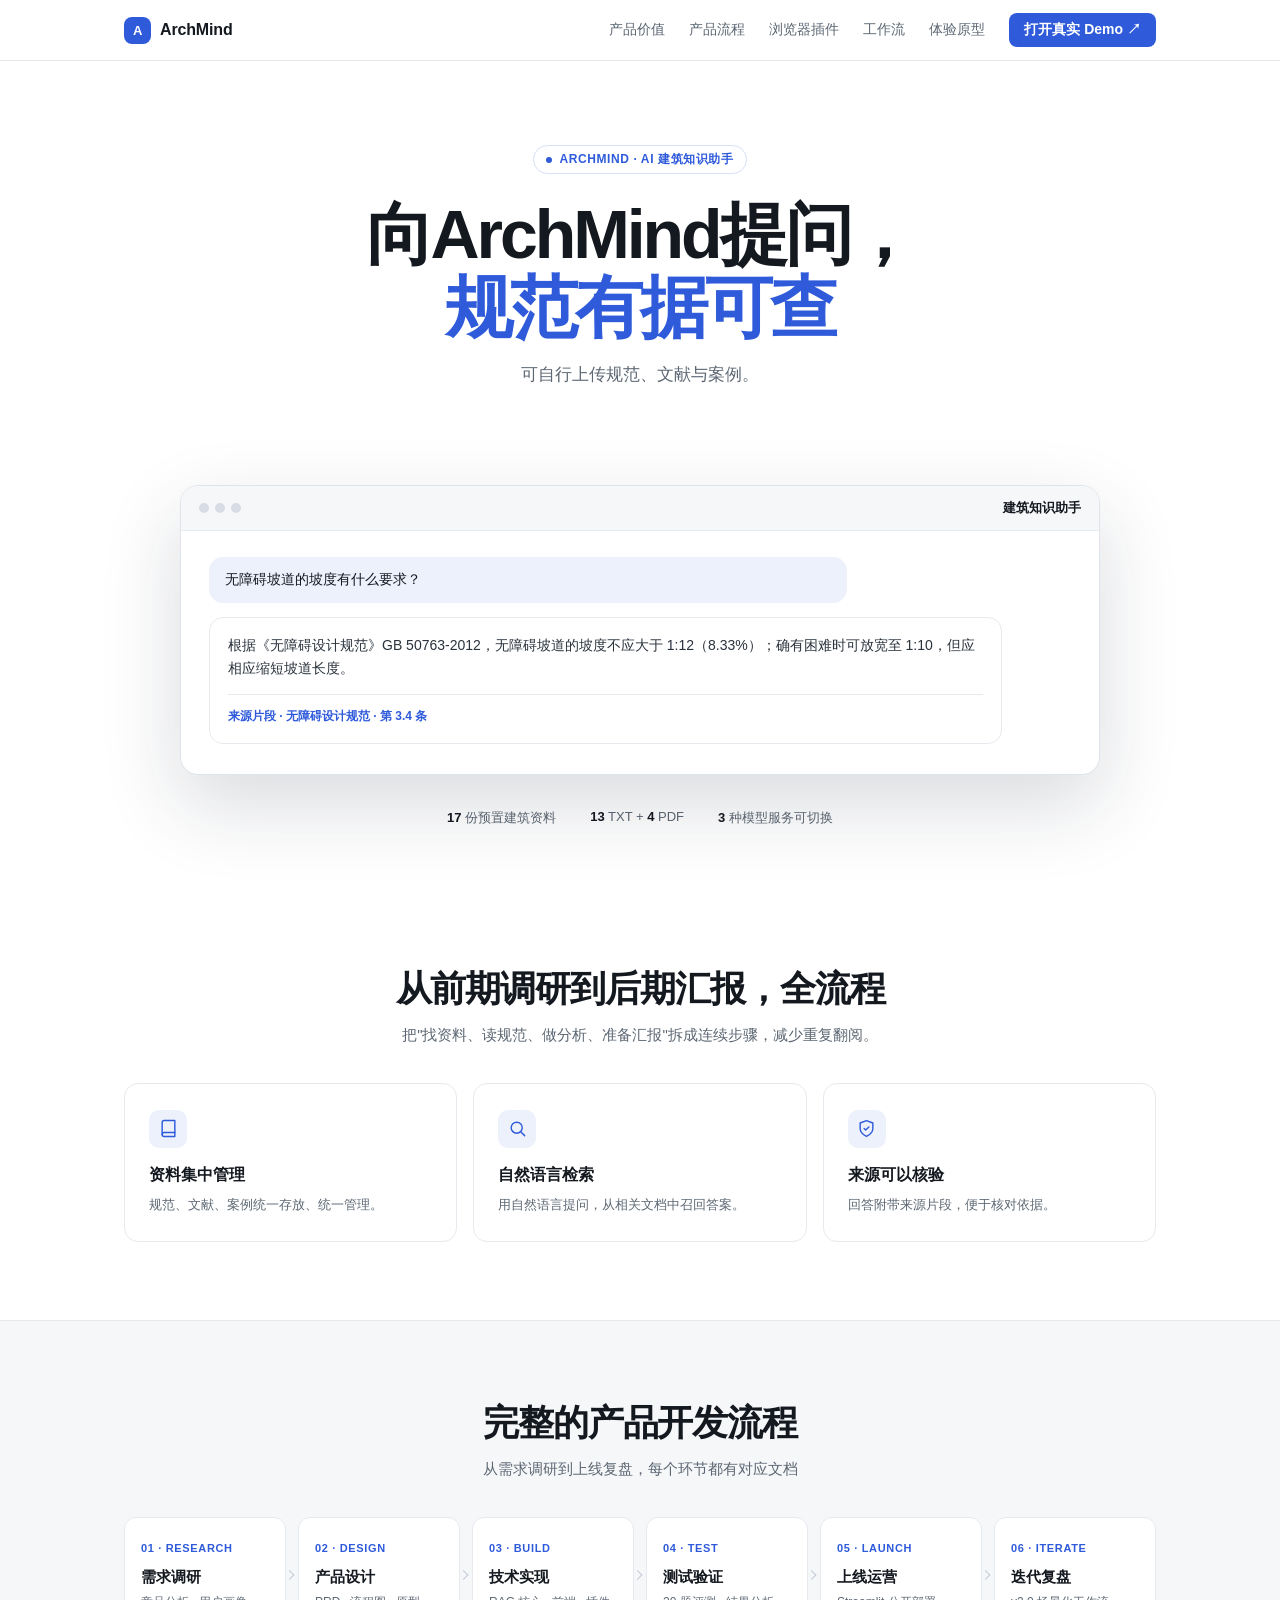
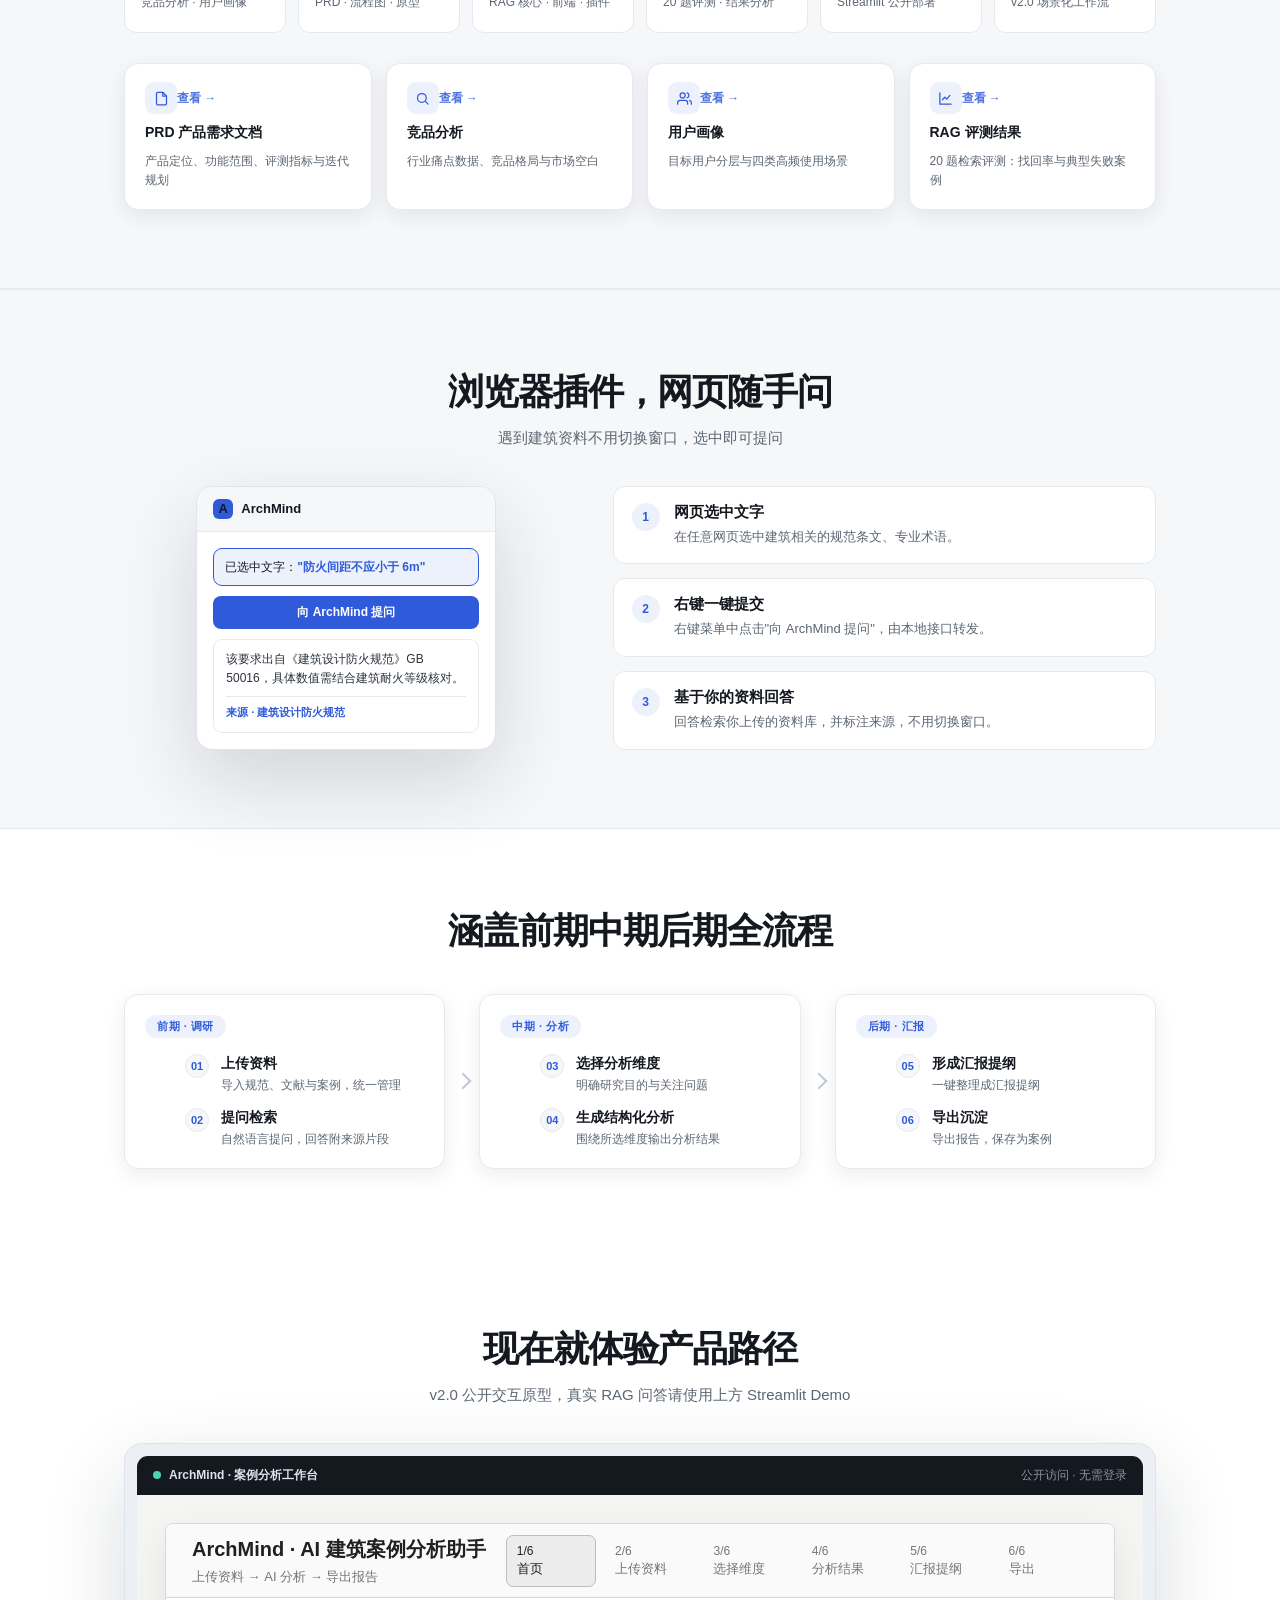
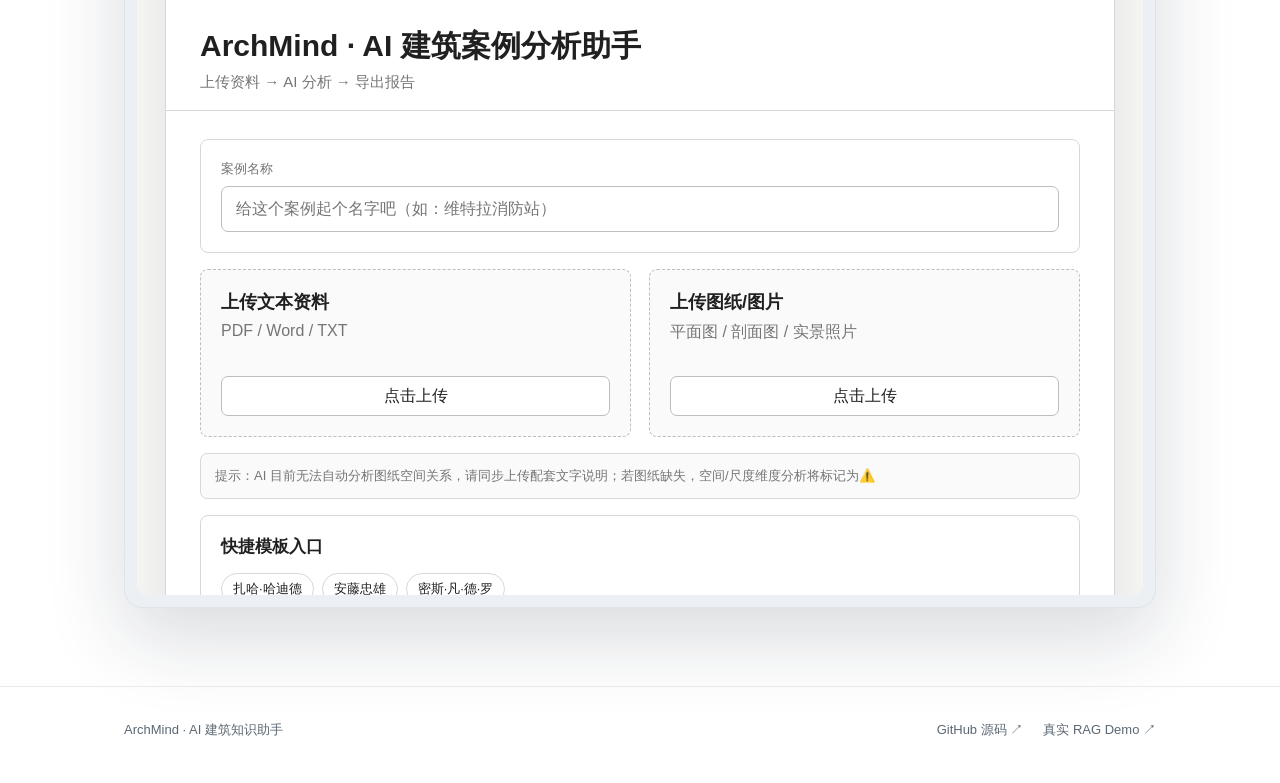
==== commit 2faacf4c: "修改流程标题为涵盖前期中期后期全流程，去掉副标题" ====
--- a/index.html
+++ b/index.html
@@ -258,7 +258,7 @@
     }
     @media (max-width: 540px) {
       .wrap { padding: 0 18px; }
-      h1 { font-size: 40px; }
+      h1 { font-size: 32px; }
       .hero-stats { flex-wrap: wrap; gap: 14px 24px; }
       .app-body { padding: 18px; }
       .chat-q, .chat-a { max-width: 100%; }
@@ -449,8 +449,7 @@
     <section class="section" id="workflow">
       <div class="wrap">
         <div class="section-head">
-          <h2>一条线走完六步</h2>
-          <p>三个阶段衔接：前期找得到、中期分析透、后期用得上</p>
+          <h2>涵盖前期中期后期全流程</h2>
         </div>
         <div class="flow">
           <div class="flow-stage">
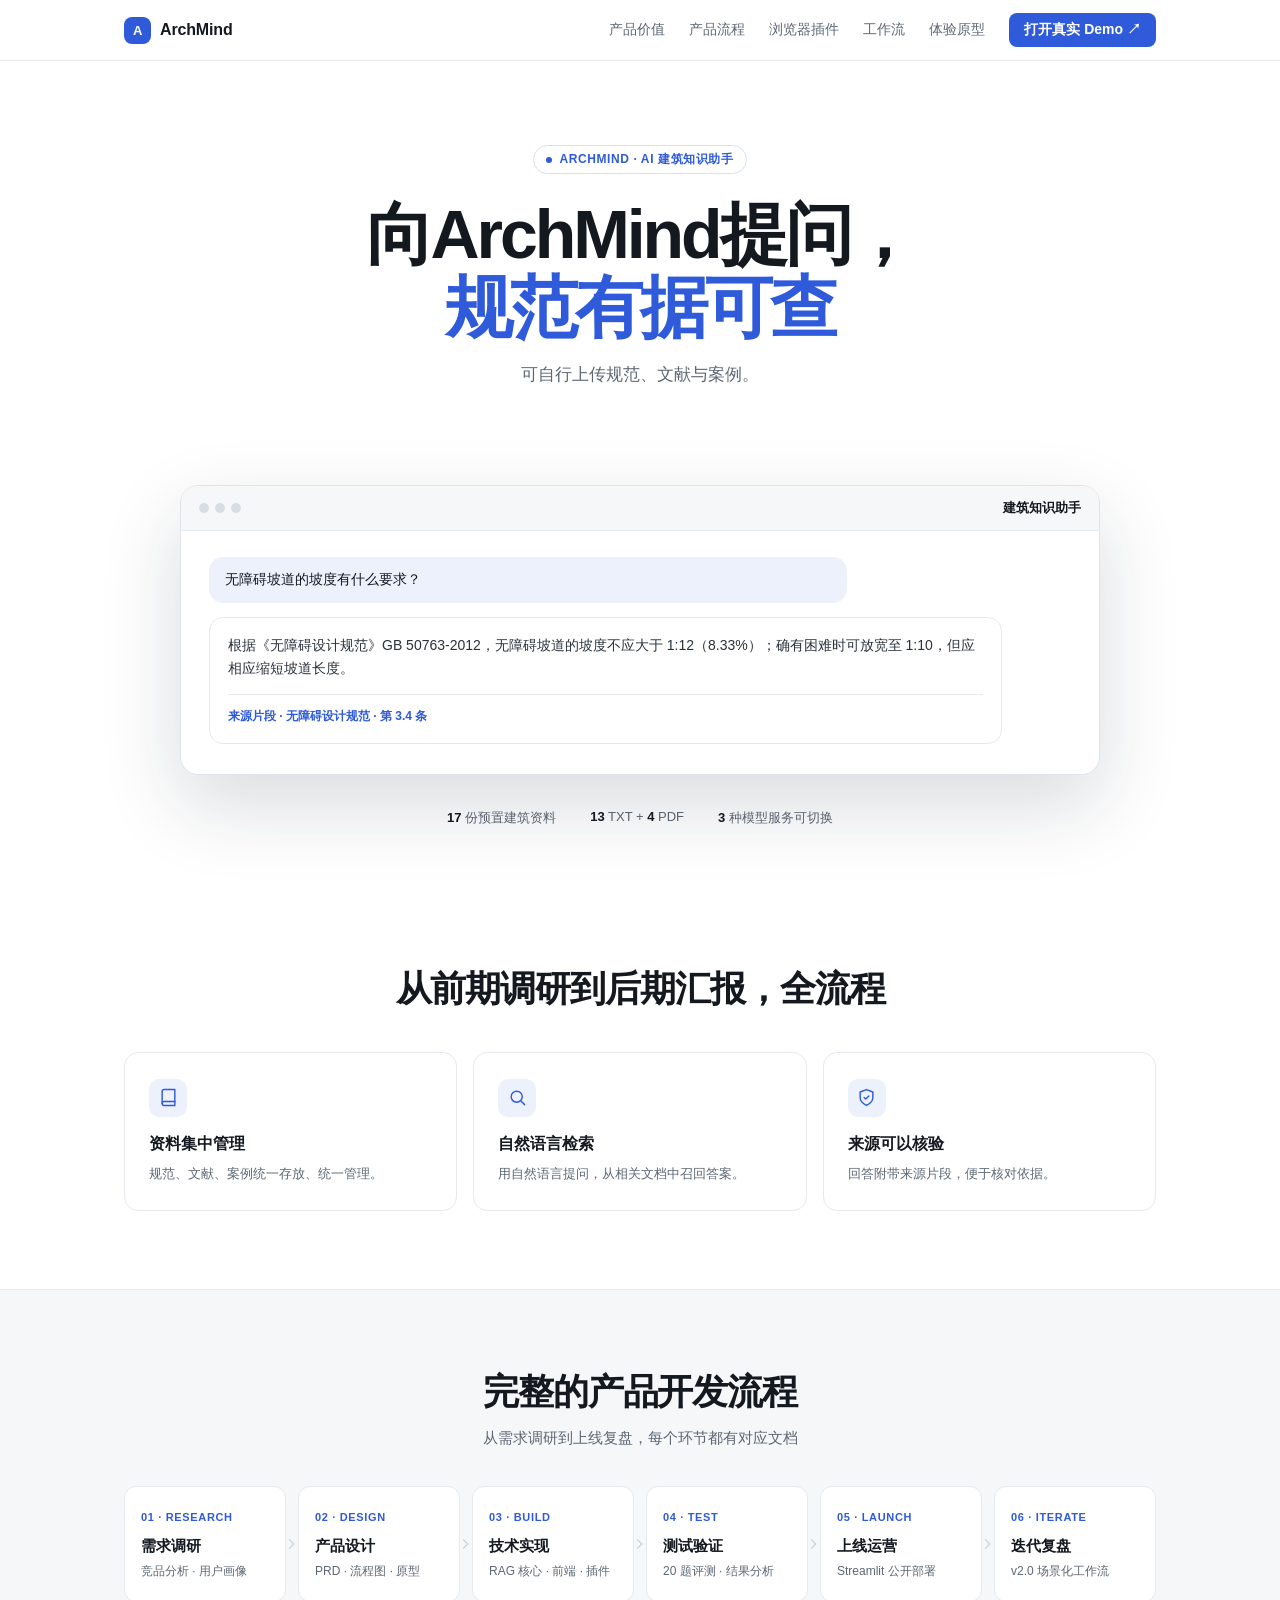
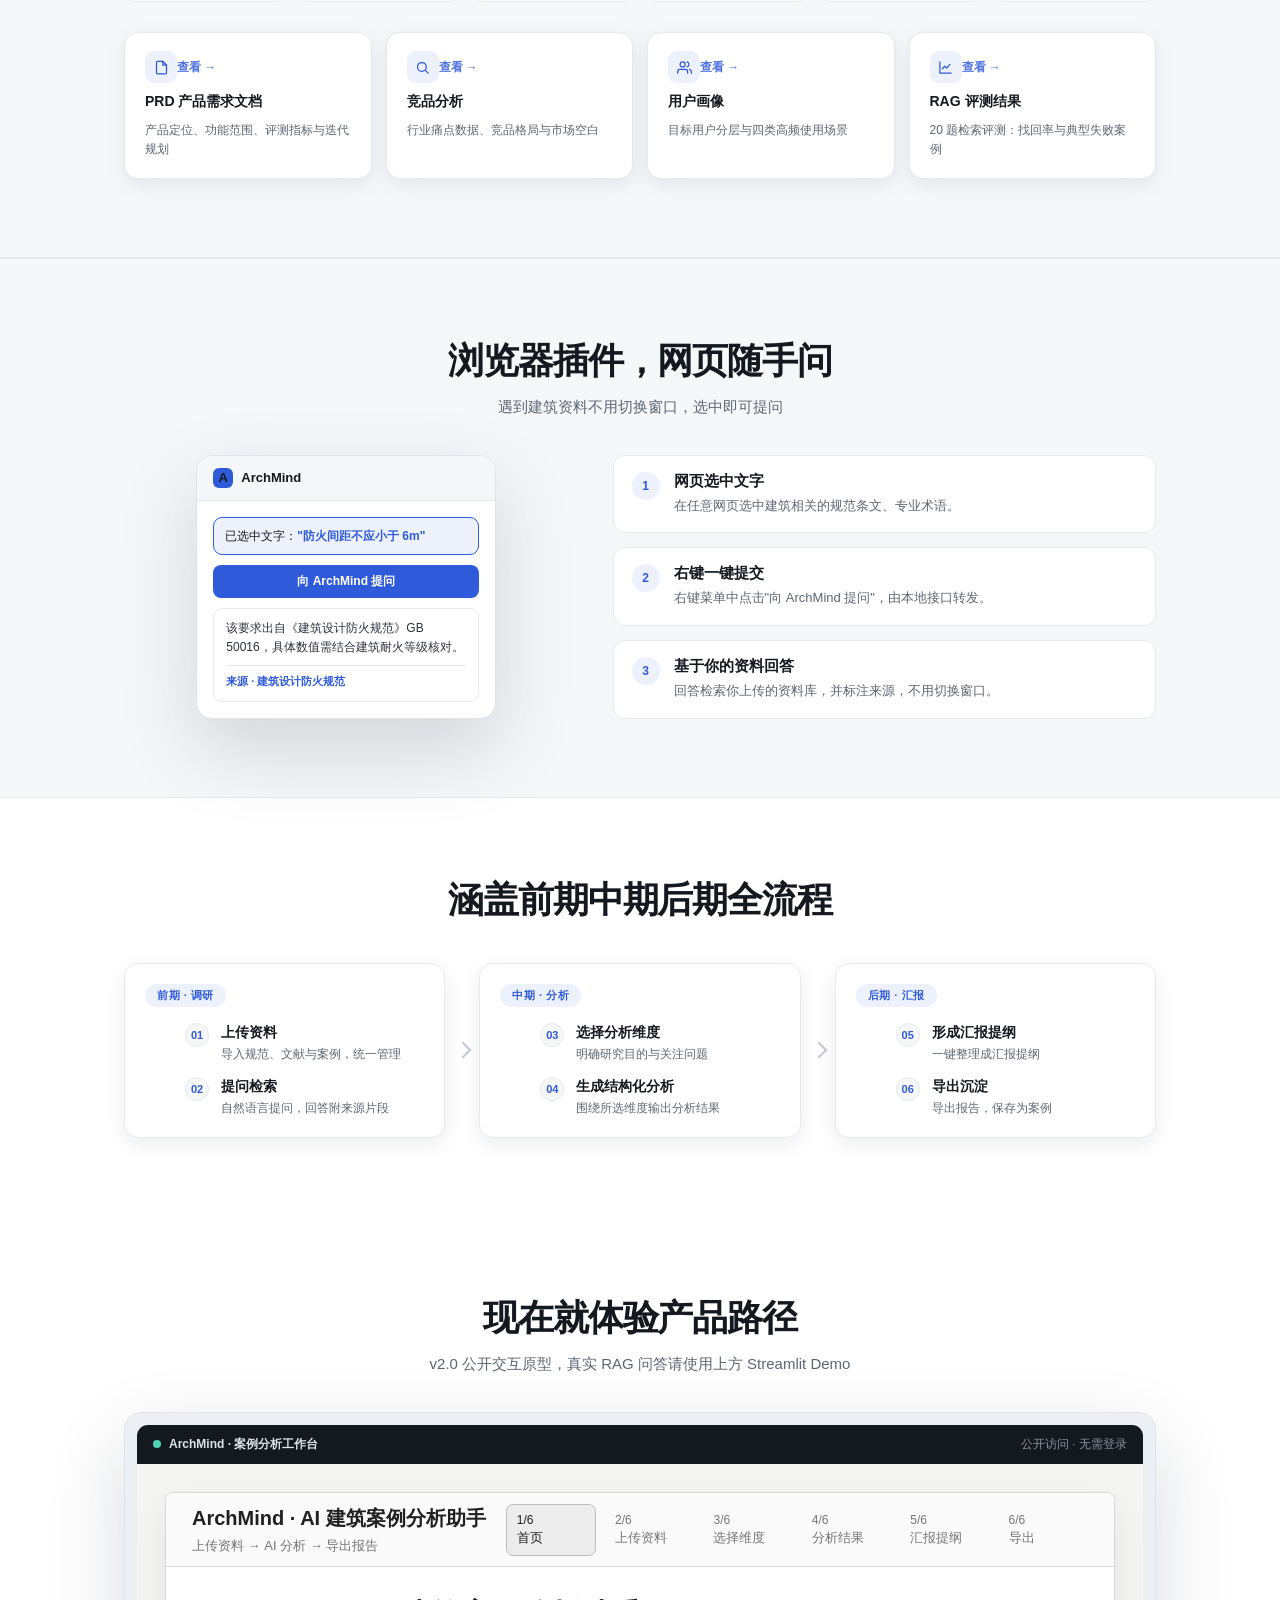
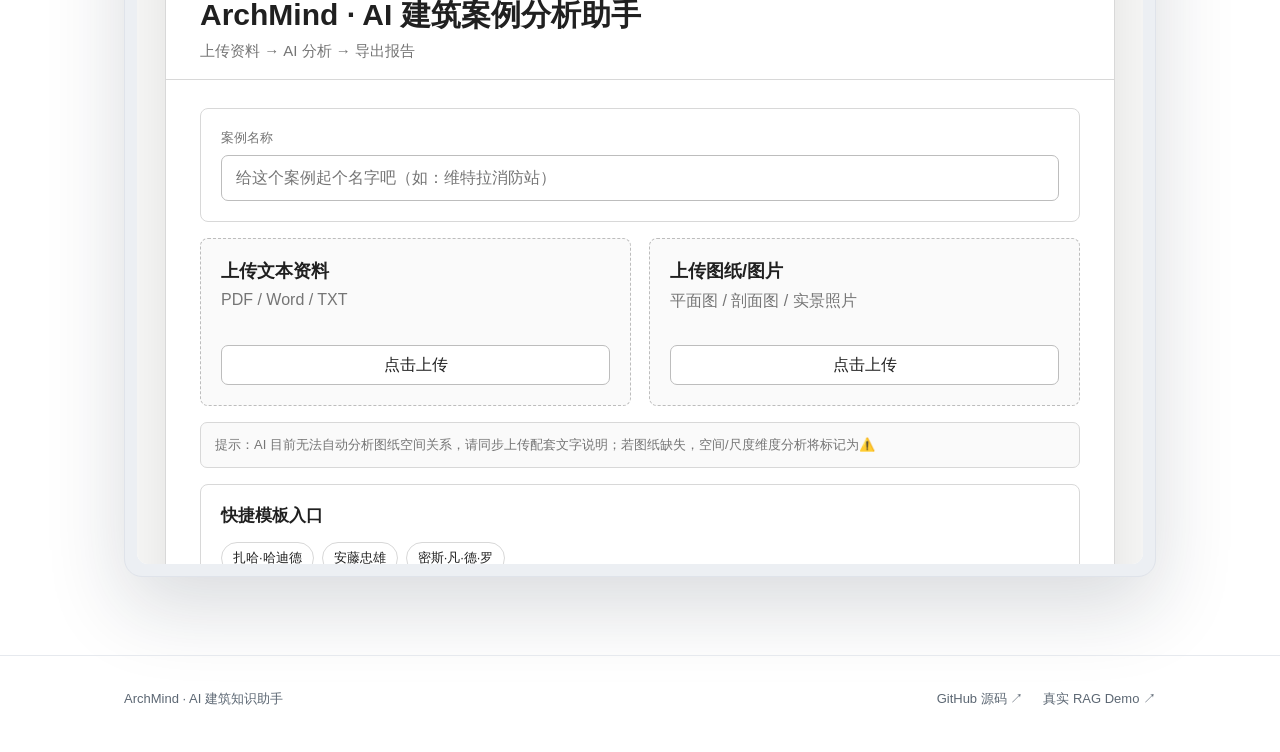
==== commit 218e05b5: "去掉价值主张副标题" ====
--- a/index.html
+++ b/index.html
@@ -320,7 +320,6 @@
       <div class="wrap">
         <div class="section-head">
           <h2>从前期调研到后期汇报，全流程</h2>
-          <p>把"找资料、读规范、做分析、准备汇报"拆成连续步骤，减少重复翻阅。</p>
         </div>
         <div class="value-grid">
           <article class="value-card">
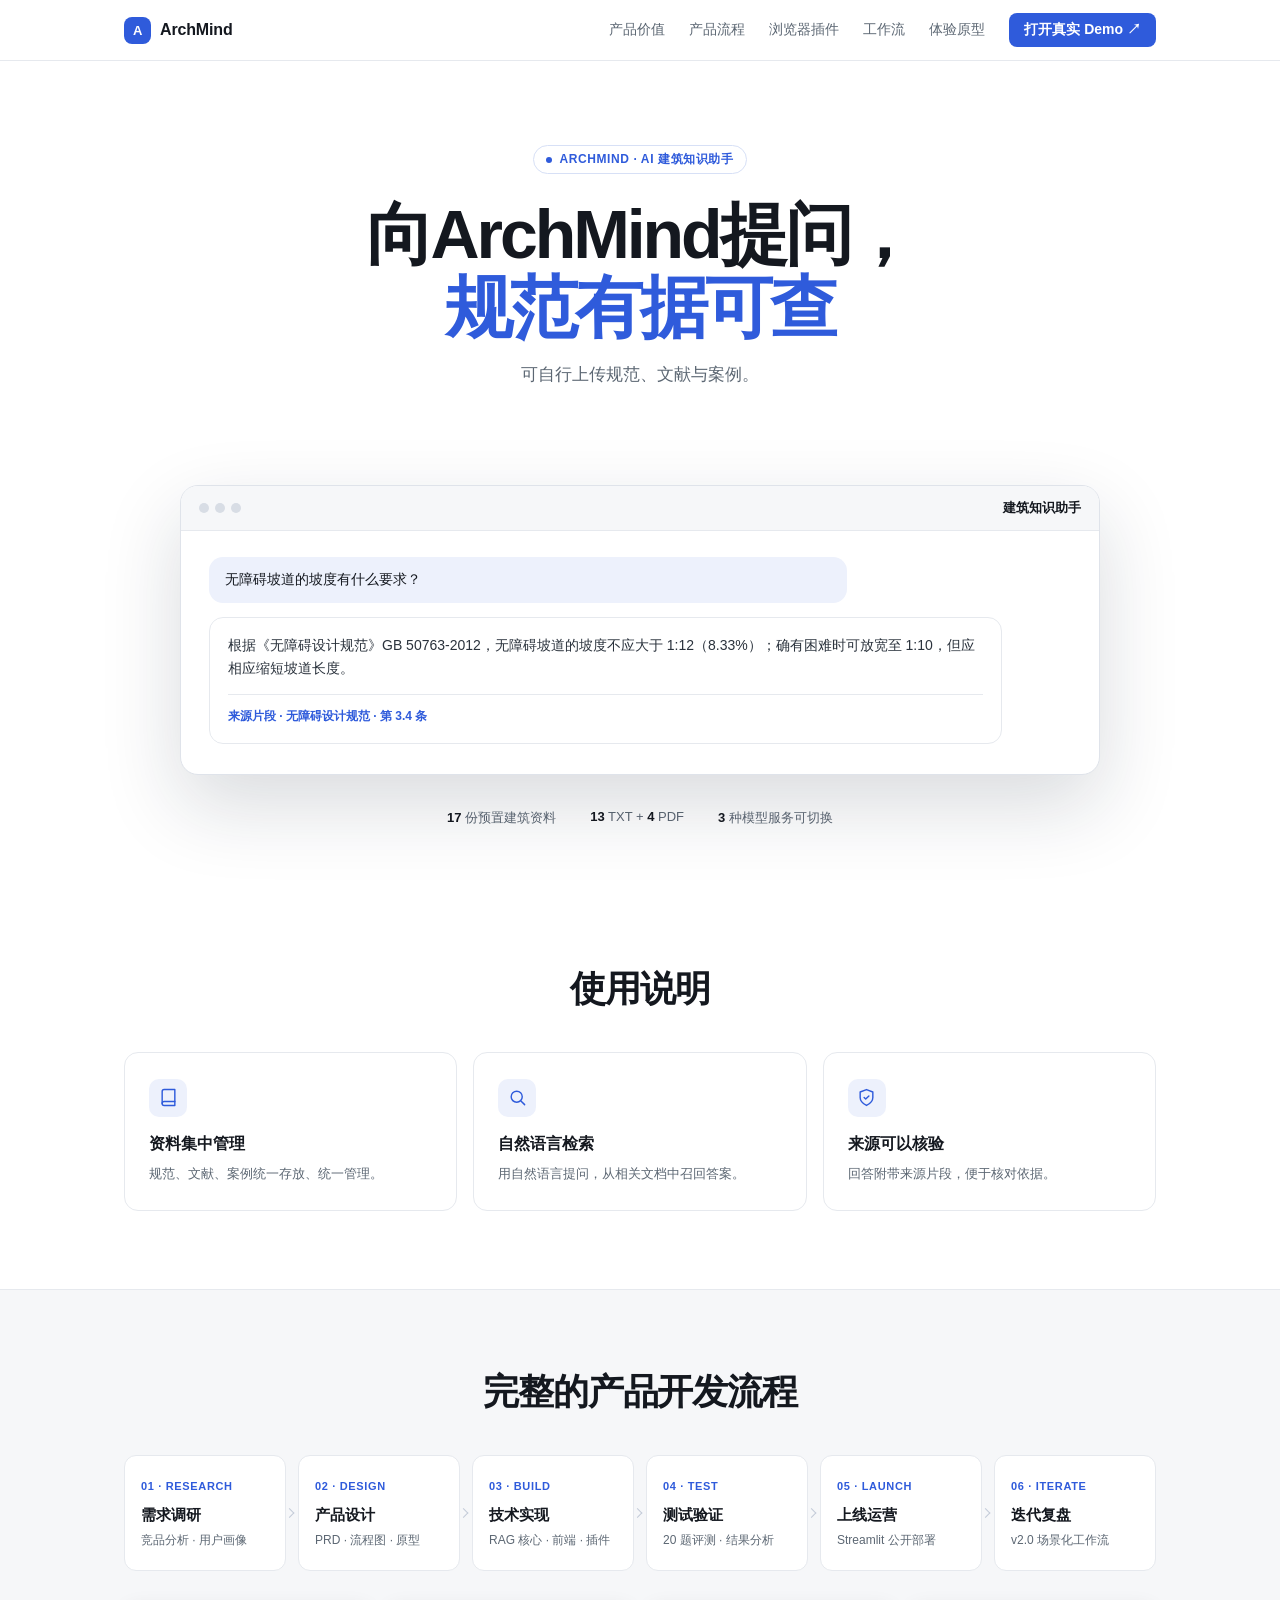
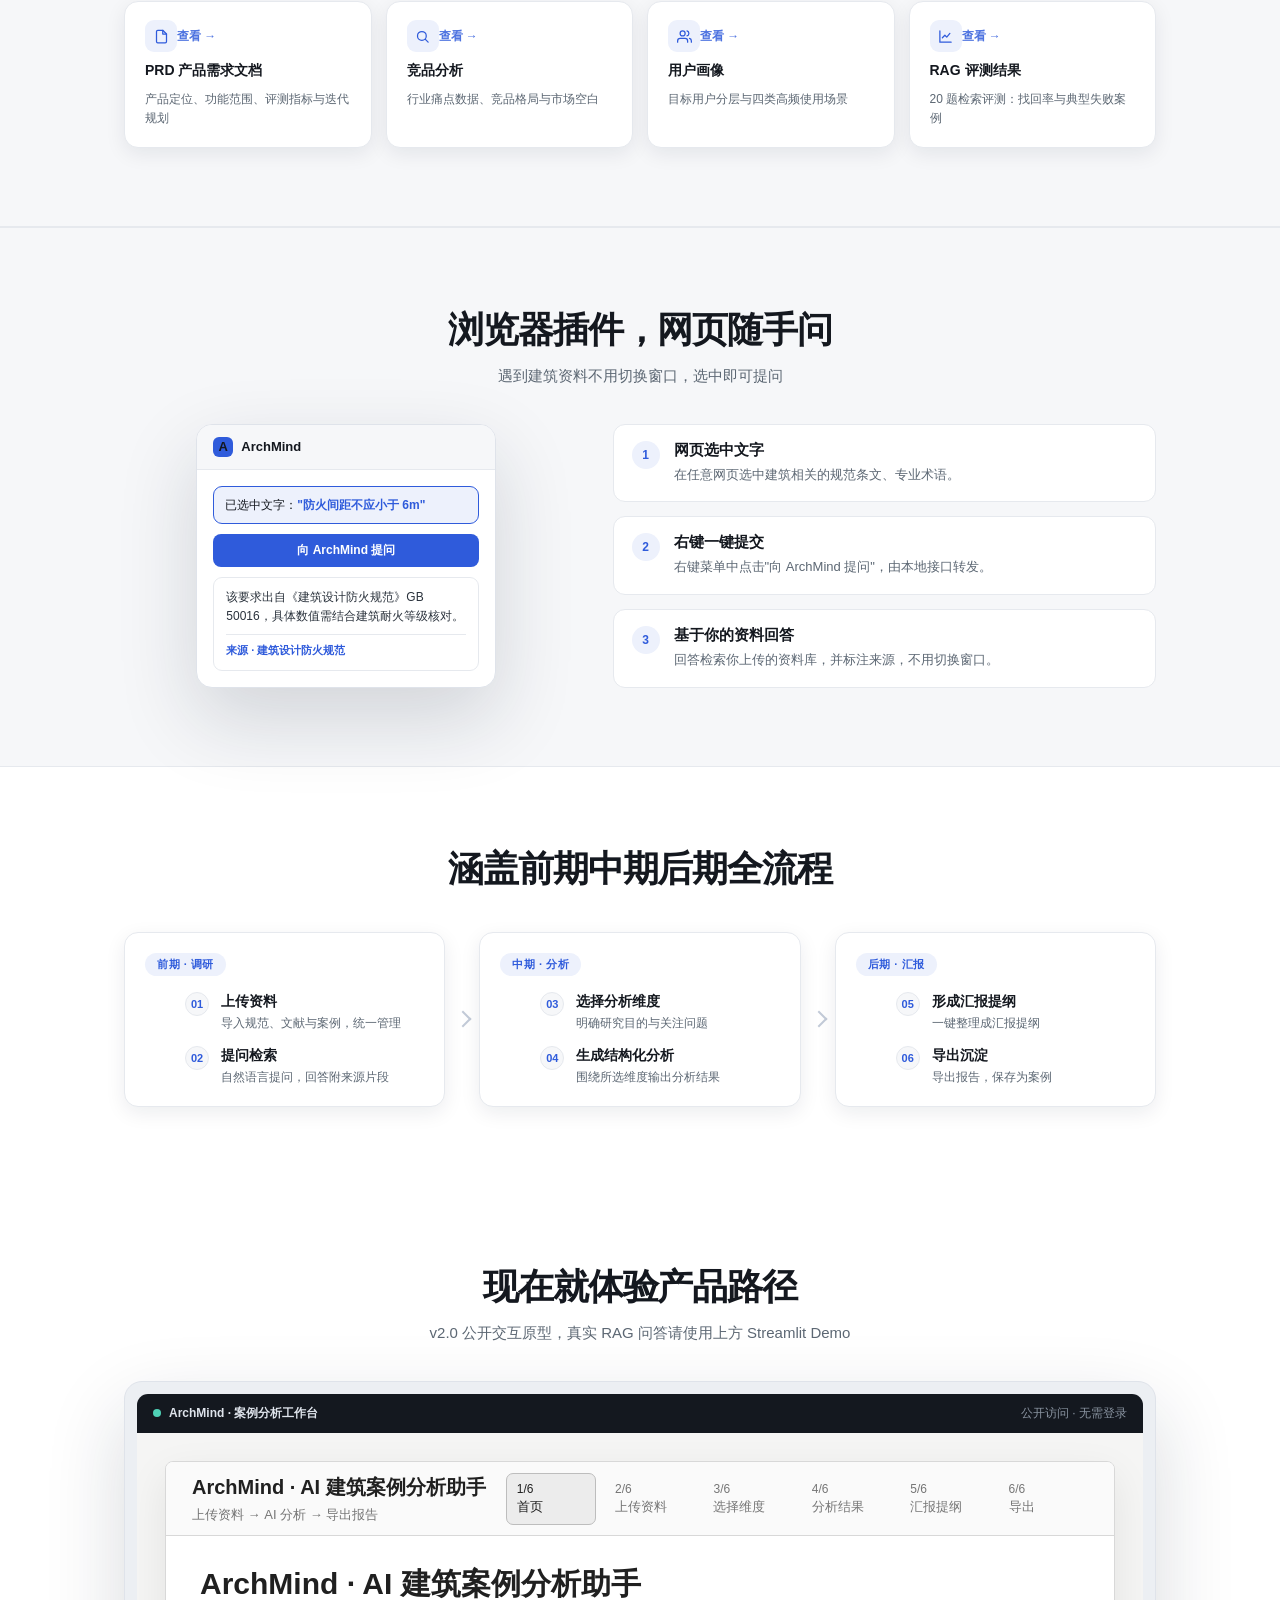
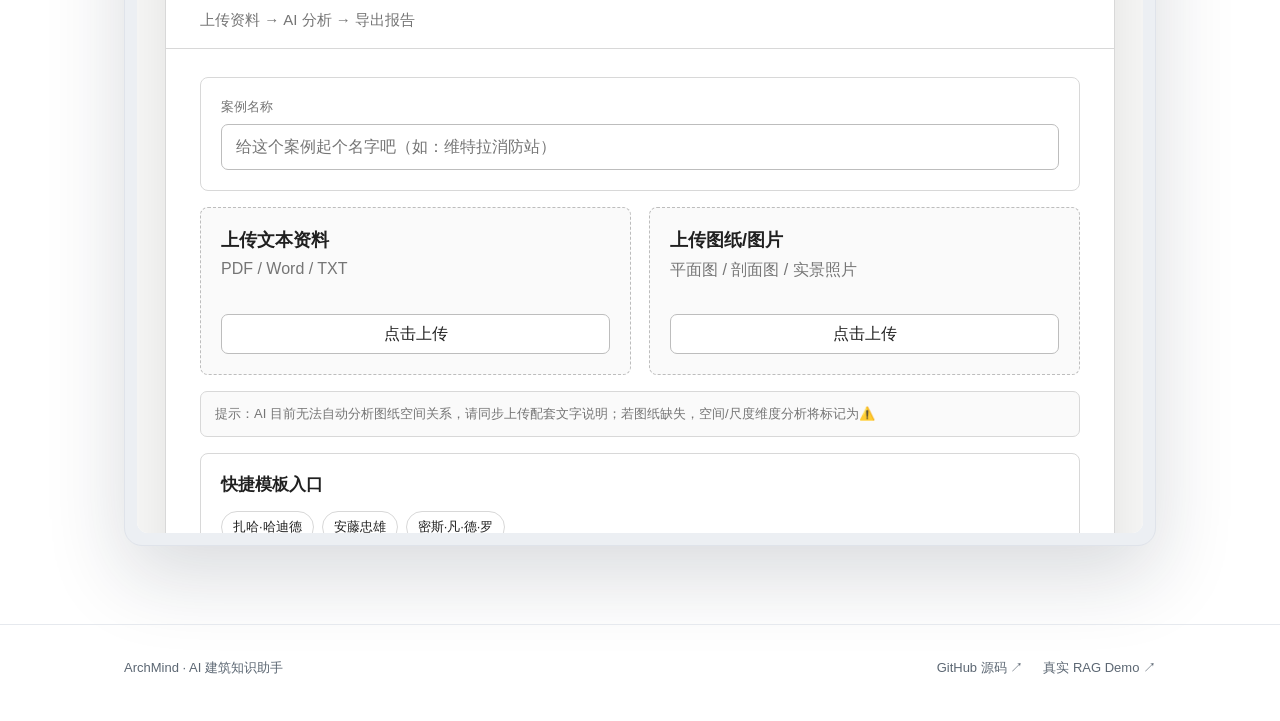
==== commit b5cb250e: "价值主张标题改为使用说明，去掉流程部分副标题" ====
--- a/index.html
+++ b/index.html
@@ -258,7 +258,7 @@
     }
     @media (max-width: 540px) {
       .wrap { padding: 0 18px; }
-      h1 { font-size: 32px; }
+      h1 { font-size: 28px; }
       .hero-stats { flex-wrap: wrap; gap: 14px 24px; }
       .app-body { padding: 18px; }
       .chat-q, .chat-a { max-width: 100%; }
@@ -319,7 +319,7 @@
     <section class="section" id="value">
       <div class="wrap">
         <div class="section-head">
-          <h2>从前期调研到后期汇报，全流程</h2>
+          <h2>使用说明</h2>
         </div>
         <div class="value-grid">
           <article class="value-card">
@@ -351,7 +351,6 @@
       <div class="wrap">
         <div class="section-head">
           <h2>完整的产品开发流程</h2>
-          <p>从需求调研到上线复盘，每个环节都有对应文档</p>
         </div>
         <div class="process-grid">
           <article class="pstep">
